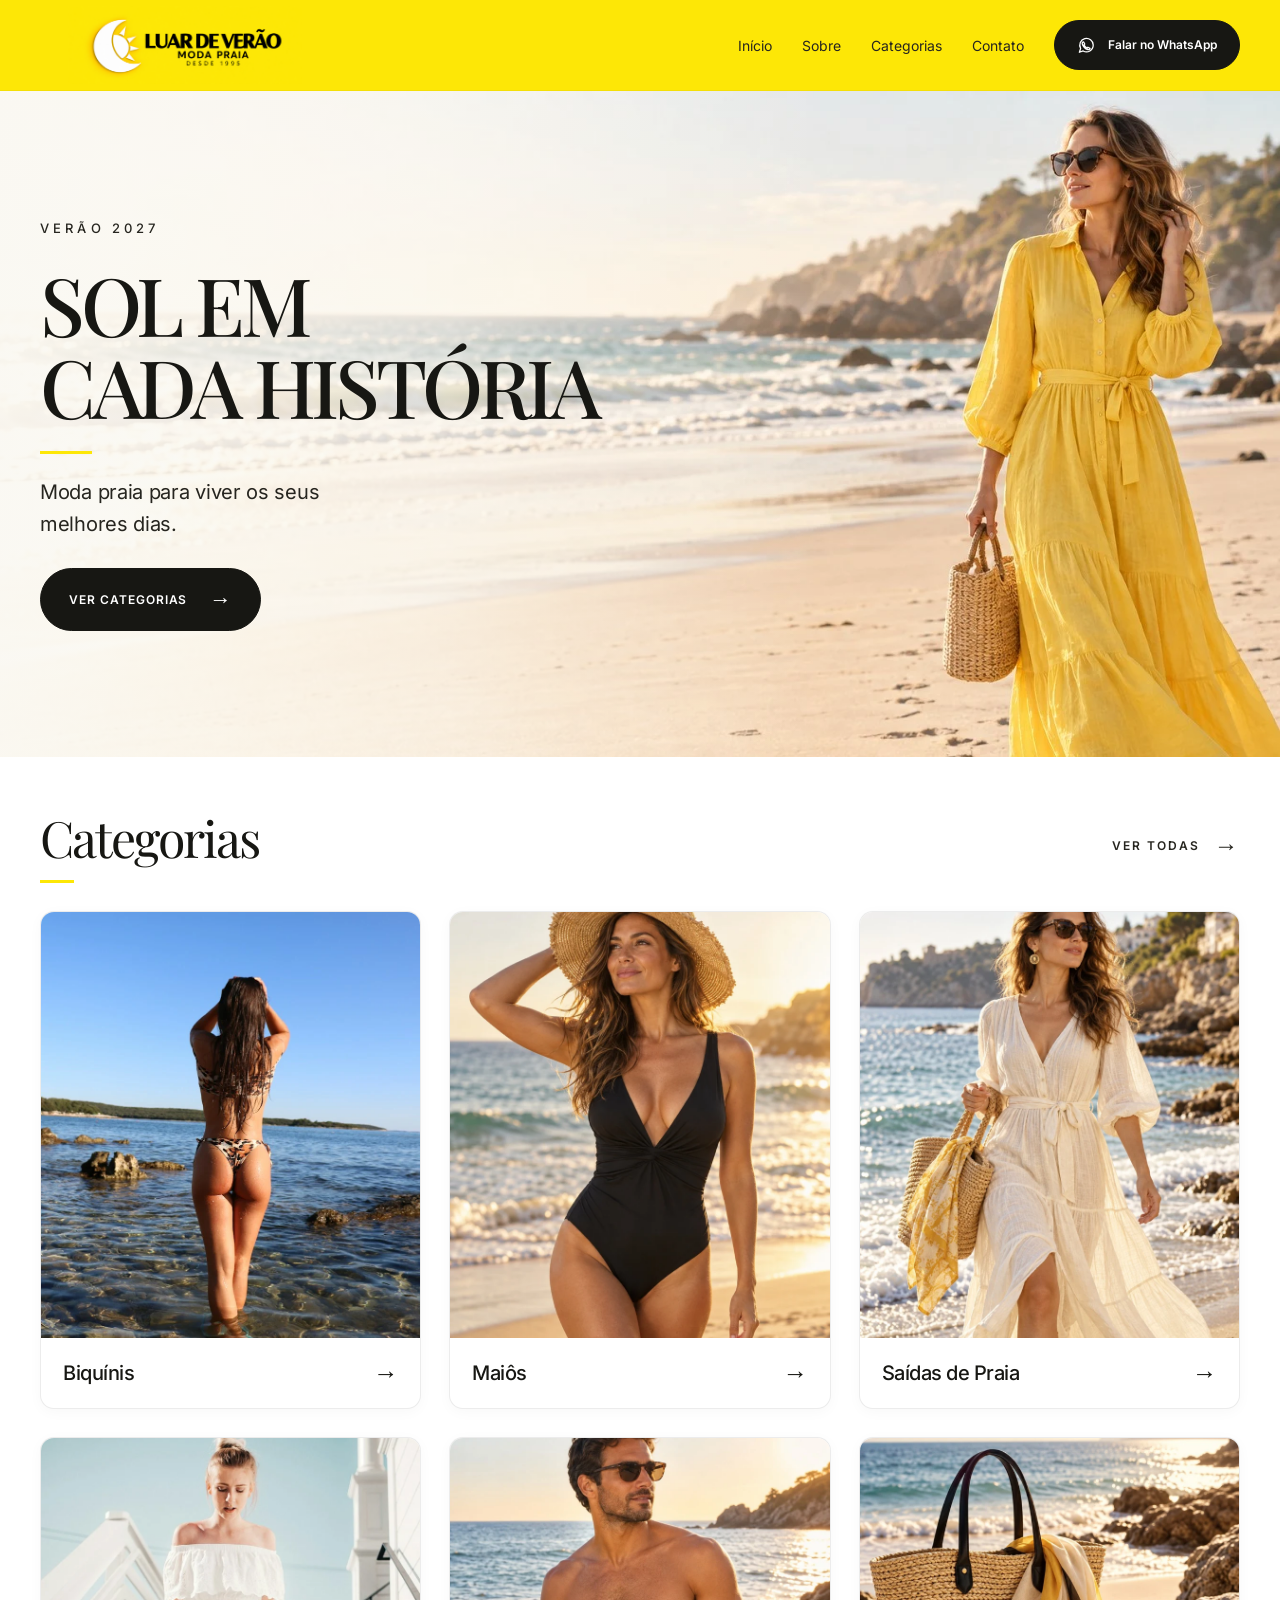
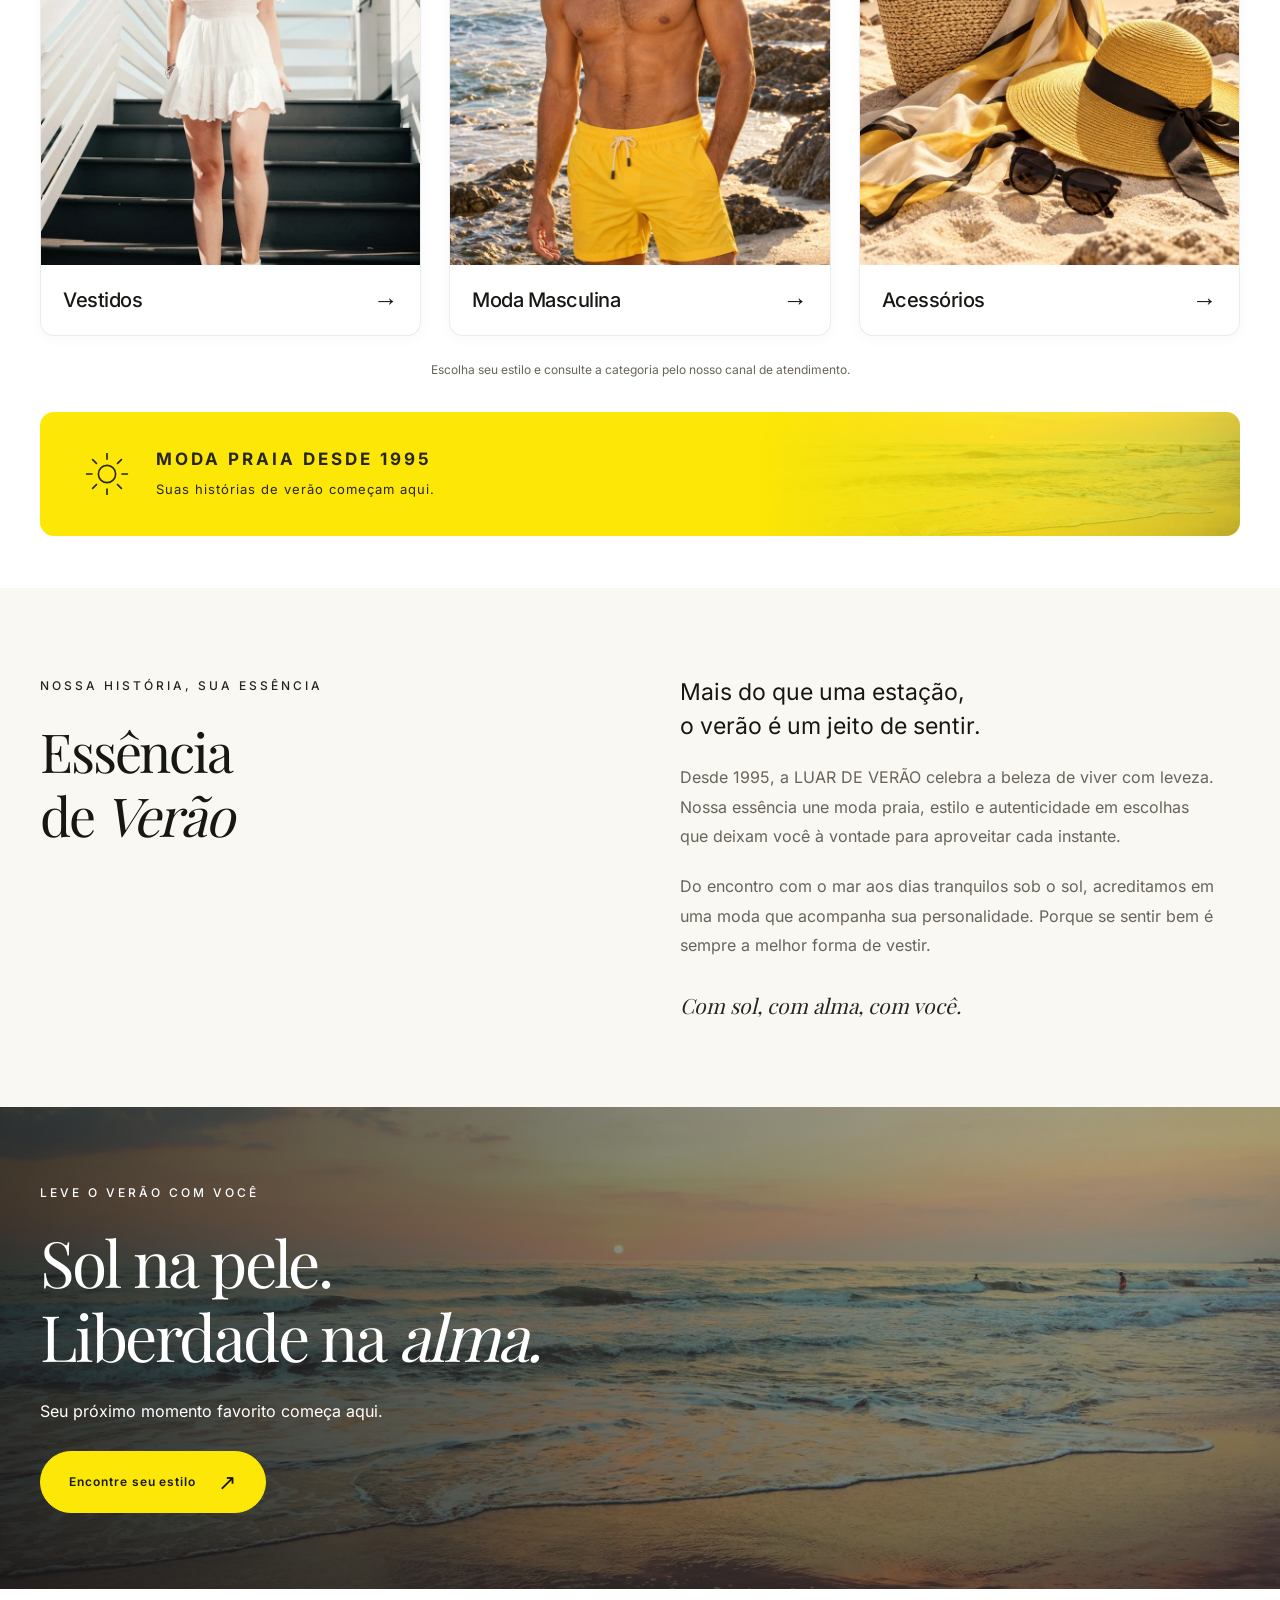
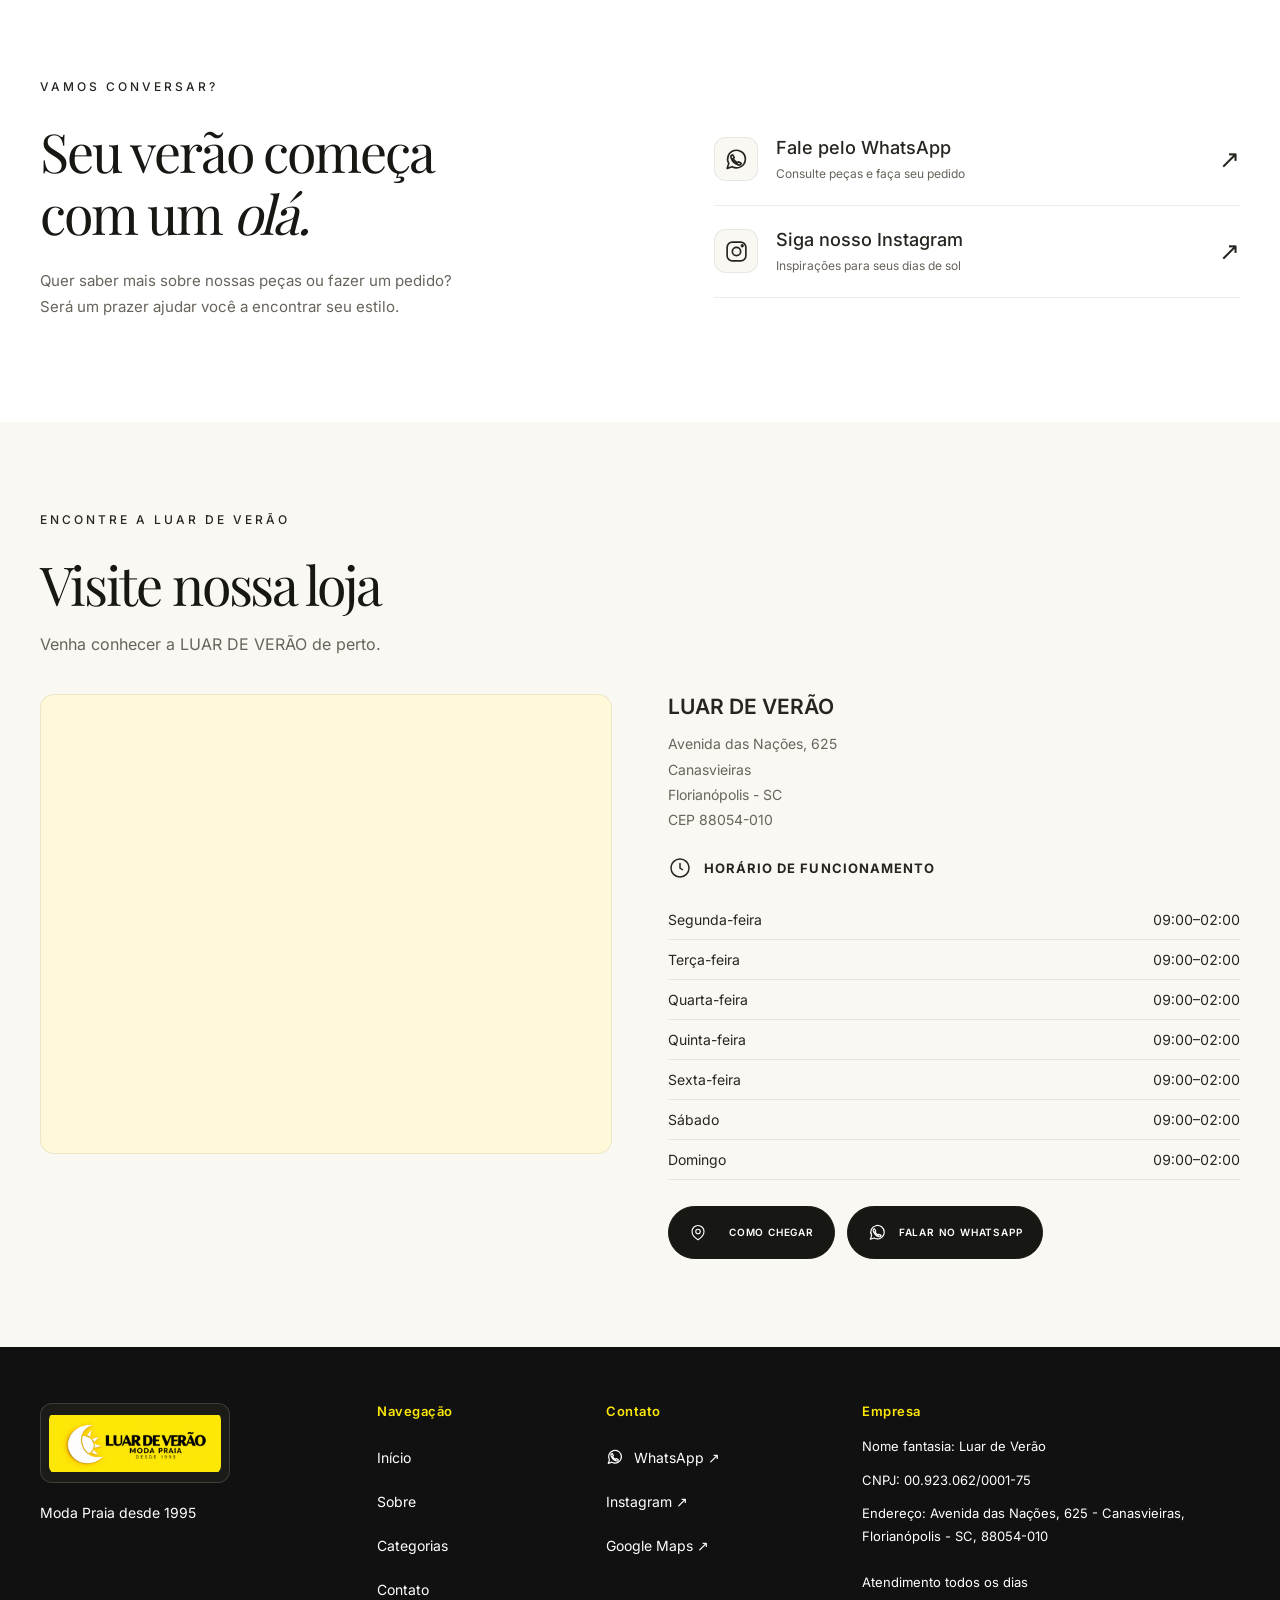
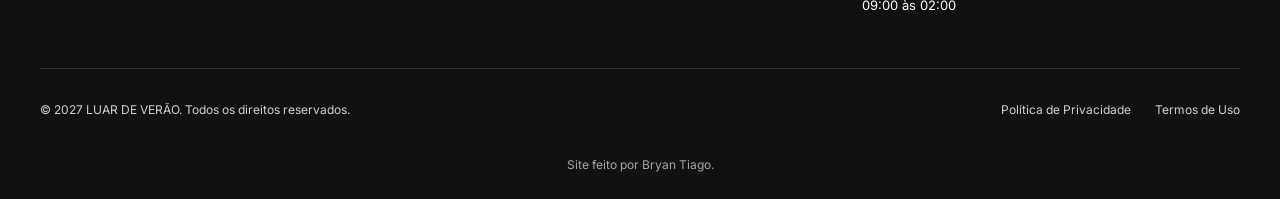
==== index.html @ 6e88cca2 "Prepare Luar de Verão static website for production" ====
<!DOCTYPE html>
<html lang="pt-BR">
<head>
  <meta charset="UTF-8">
  <meta name="viewport" content="width=device-width, initial-scale=1.0, viewport-fit=cover">
  <meta name="description" content="Luar de Verão Moda Praia, desde 1995 em Canasvieiras, Florianópolis. Conheça nossas categorias e encontre seu estilo para viver o verão.">
  <meta name="theme-color" content="#fde706">
<meta property="og:description" content="O seu verão, na sua essência. Explore nossas categorias de moda praia.">
<title>Luar de Verão | Moda Praia em Canasvieiras - Florianópolis</title>
  <link rel="preload" href="assets/fonts/inter-1.woff2" as="font" type="font/woff2" crossorigin>
  <link rel="preload" href="assets/fonts/playfair-display-2.woff2" as="font" type="font/woff2" crossorigin>
  <link rel="stylesheet" href="css/fonts.css">
  <link rel="stylesheet" href="css/style.css">
  <script src="js/script.js" defer></script>
  <!-- ATUALIZAR CANONICAL APÓS DEFINIR DOMÍNIO -->
  <!-- Inserir link rel="canonical" e og:url com a URL absoluta do dominio real. -->
  <meta property="og:title" content="Luar de Verão | Moda Praia">
  <meta property="og:description" content="Moda Praia desde 1995. Conheça a Luar de Verão em Canasvieiras, Florianópolis.">
  <meta property="og:type" content="website">
  <meta property="og:site_name" content="Luar de Verão">
  <!-- Trocar og:image e twitter:image por URLs absolutas apos definir o dominio. -->
  <meta property="og:image" content="assets/images/logo-horizontal.png">
  <meta name="twitter:card" content="summary_large_image">
  <meta name="twitter:title" content="Luar de Verão | Moda Praia">
  <meta name="twitter:description" content="Moda Praia desde 1995. Conheça a Luar de Verão em Canasvieiras, Florianópolis.">
  <meta name="twitter:image" content="assets/images/logo-horizontal.png">
  <script type="application/ld+json">
{
  "@context": "https://schema.org",
  "@type": "ClothingStore",
  "name": "Luar de Verão",
  "taxID": "00.923.062/0001-75",
  "telephone": "+55 48 99980-6764",
  "foundingDate": "1995",
  "address": {
    "@type": "PostalAddress",
    "streetAddress": "Avenida das Nações, 625 - Canasvieiras",
    "addressLocality": "Florianópolis",
    "addressRegion": "SC",
    "postalCode": "88054-010",
    "addressCountry": "BR"
  },
  "sameAs": [
    "https://www.instagram.com/luardeveraobeachwear/"
  ],
  "hasMap": "https://maps.app.goo.gl/zMQEsFzRRy5HFf9a8",
  "openingHoursSpecification": {
    "@type": "OpeningHoursSpecification",
    "dayOfWeek": [
      "Monday",
      "Tuesday",
      "Wednesday",
      "Thursday",
      "Friday",
      "Saturday",
      "Sunday"
    ],
    "opens": "09:00",
    "closes": "02:00"
  }
}
  </script>
  <link rel="icon" type="image/png" sizes="32x32" href="assets/images/favicon-32.png">
  <link rel="apple-touch-icon" sizes="180x180" href="assets/images/apple-touch-icon.png">
  <!-- ATUALIZAR CANONICAL APOS DEFINIR DOMINIO -->
</head>
<body>
  <a class="skip-link" href="#conteudo">Pular para o conteúdo</a>
  <header class="header">
    <div class="container header-inner">
      <a class="brand" href="#inicio" aria-label="Luar de Verão — início">
        <img class="brand-image" width="1000" height="333" src="assets/images/logo-web.png" alt="LUAR DE VERÃO — Moda Praia desde 1995">
        <span class="brand-fallback" hidden>LUAR DE VERÃO<small>MODA PRAIA · DESDE 1995</small></span>
      </a>
      <button class="menu-toggle" type="button" aria-controls="menu" aria-expanded="false" aria-label="Abrir menu"><span></span><span></span></button>
      <a aria-label="Falar com a Luar de Verão pelo WhatsApp" class="mobile-contact" data-contact="whatsapp"  href="https://wa.me/5548999806764?text=Ol%C3%A1!%20Vim%20pelo%20link%20do%20Site%20gostaria%20de%20mais%20informa%C3%A7%C3%B5es." target="_blank" rel="noopener noreferrer"><svg class="whatsapp-icon" viewBox="0 0 24 24" fill="none" stroke="currentColor" stroke-width="1.6" stroke-linecap="round" stroke-linejoin="round" aria-hidden="true"><path d="M20.5 11.5a8.5 8.5 0 0 1-12.7 7.4L3 20.5l1.6-4.7a8.5 8.5 0 1 1 15.9-4.3Z"/><path d="m8.4 7.5 1.4 2.7-1 1a8 8 0 0 0 4 4l1-1 2.7 1.4c-.4 1.5-1.4 2-2.7 1.6-3.7-1.1-6-3.4-7.1-7.1-.4-1.3.1-2.3 1.7-2.6Z"/></svg></a>
      <nav id="menu" class="navigation" aria-label="Menu principal">
        <a href="#inicio">Início</a><a href="#sobre">Sobre</a><a href="#categorias">Categorias</a><a href="#contato">Contato</a>
        <a aria-label="Falar com a Luar de Verão pelo WhatsApp" class="button button-small" href="https://wa.me/5548999806764?text=Ol%C3%A1!%20Vim%20pelo%20link%20do%20Site%20gostaria%20de%20mais%20informa%C3%A7%C3%B5es." data-contact="whatsapp" target="_blank" rel="noopener noreferrer"><svg class="whatsapp-icon" viewBox="0 0 24 24" fill="none" stroke="currentColor" stroke-width="1.6" stroke-linecap="round" stroke-linejoin="round" aria-hidden="true"><path d="M20.5 11.5a8.5 8.5 0 0 1-12.7 7.4L3 20.5l1.6-4.7a8.5 8.5 0 1 1 15.9-4.3Z"/><path d="m8.4 7.5 1.4 2.7-1 1a8 8 0 0 0 4 4l1-1 2.7 1.4c-.4 1.5-1.4 2-2.7 1.6-3.7-1.1-6-3.4-7.1-7.1-.4-1.3.1-2.3 1.7-2.6Z"/></svg>Falar no WhatsApp</a>
      </nav>
    </div>
  </header>
  <main id="conteudo">
    <section id="inicio" class="hero">
      <div class="container hero-grid">
        <div class="hero-copy">
          <p class="eyebrow">VERÃO 2027</p>
          <h1>SOL EM<br>CADA<span class="desktop-space"> </span><br class="mobile-break">HISTÓRIA</h1>
          <span class="editorial-rule" aria-hidden="true"></span>
          <p class="hero-description">Moda praia para viver os seus melhores dias.</p>
          <a class="button hero-action" href="#categorias">VER CATEGORIAS <span aria-hidden="true">→</span></a>
        </div>
        <div class="hero-visual">
          <img src="assets/images/hero-editorial.webp" alt="Imagem editorial ilustrativa de modelo com look de verão à beira-mar" fetchpriority="high" width="1536" height="1024">
        </div>
      </div>
    </section>
    <section id="categorias" class="categories section">
      <div class="container">
        <div class="section-heading reveal"><div><h2>Categorias</h2><span class="editorial-rule" aria-hidden="true"></span></div><a class="all-categories" href="#category-grid">VER TODAS <span aria-hidden="true">→</span></a></div>
        <!-- Os cards são criados pelo array categorias em js/script.js. -->
        <div id="category-grid" class="category-grid"></div>
        <noscript><p>Ative o JavaScript para visualizar as categorias. Entre em contato pelos canais da loja para consultar o catálogo.</p></noscript>
        <p class="catalog-note">Escolha seu estilo e consulte a categoria pelo nosso canal de atendimento.</p>
        <aside class="institutional-strip reveal" aria-label="Moda praia desde 1995"><svg viewBox="0 0 48 48" fill="none" stroke="currentColor" stroke-width="1.7" aria-hidden="true"><circle cx="24" cy="24" r="9"/><path d="M24 2v7m0 30v7M2 24h7m30 0h7M8.5 8.5l5 5m21 21 5 5m0-31-5 5m-21 21-5 5"/></svg><div><strong>MODA PRAIA DESDE 1995</strong><p>Suas histórias de verão começam aqui.</p></div></aside>
      </div>
    </section>
    <section id="sobre" class="about section">
      <div class="container about-grid reveal">
        <div><p class="eyebrow">NOSSA HISTÓRIA, SUA ESSÊNCIA</p><h2>Essência<br>de <em>Verão</em></h2></div>
        <div class="about-copy"><p class="lead">Mais do que uma estação,<br>o verão é um jeito de sentir.</p><p>Desde 1995, a LUAR DE VERÃO celebra a beleza de viver com leveza. Nossa essência une moda praia, estilo e autenticidade em escolhas que deixam você à vontade para aproveitar cada instante.</p><p>Do encontro com o mar aos dias tranquilos sob o sol, acreditamos em uma moda que acompanha sua personalidade. Porque se sentir bem é sempre a melhor forma de vestir.</p><span class="signature">Com sol, com alma, com você.</span></div>
      </div>
    </section>
    <section class="summer-banner" aria-label="Inspiração de verão">
      <div class="banner-overlay"></div><div class="container banner-copy reveal"><p class="eyebrow">LEVE O VERÃO COM VOCÊ</p><h2>Sol na pele.<br>Liberdade na <em>alma.</em></h2><p>Seu próximo momento favorito começa aqui.</p><a href="#categorias" class="button button-yellow">Encontre seu estilo <span aria-hidden="true">↗</span></a></div>
    </section>
    <section id="contato" class="contact section">
      <div class="container contact-grid reveal"><div><p class="eyebrow">VAMOS CONVERSAR?</p><h2>Seu verão começa<br>com um <em>olá.</em></h2><p>Quer saber mais sobre nossas peças ou fazer um pedido?<br>Será um prazer ajudar você a encontrar seu estilo.</p></div><div class="contact-actions"><a aria-label="Falar com a Luar de Verão pelo WhatsApp" class="contact-card" data-contact="whatsapp" target="_blank" rel="noopener noreferrer" href="https://wa.me/5548999806764?text=Ol%C3%A1!%20Vim%20pelo%20link%20do%20Site%20gostaria%20de%20mais%20informa%C3%A7%C3%B5es."><span class="contact-icon" aria-hidden="true"><svg class="whatsapp-icon" viewBox="0 0 24 24" fill="none" stroke="currentColor" stroke-width="1.6" stroke-linecap="round" stroke-linejoin="round" aria-hidden="true"><path d="M20.5 11.5a8.5 8.5 0 0 1-12.7 7.4L3 20.5l1.6-4.7a8.5 8.5 0 1 1 15.9-4.3Z"/><path d="m8.4 7.5 1.4 2.7-1 1a8 8 0 0 0 4 4l1-1 2.7 1.4c-.4 1.5-1.4 2-2.7 1.6-3.7-1.1-6-3.4-7.1-7.1-.4-1.3.1-2.3 1.7-2.6Z"/></svg></span><span><strong>Fale pelo WhatsApp</strong><small>Consulte peças e faça seu pedido</small></span><span aria-hidden="true">↗</span></a><a class="contact-card" data-contact="instagram" target="_blank" rel="noopener noreferrer" href="https://www.instagram.com/luardeveraobeachwear/"><span class="contact-icon" aria-hidden="true"><svg viewBox="0 0 24 24" aria-hidden="true"><rect x="3" y="3" width="18" height="18" rx="5"/><circle cx="12" cy="12" r="4"/><circle cx="17.5" cy="6.5" r=".8"/></svg></span><span><strong>Siga nosso Instagram</strong><small>Inspirações para seus dias de sol</small></span><span aria-hidden="true">↗</span></a><p class="contact-status" id="contact-status" hidden>Os canais da loja estarão disponíveis em breve.</p></div></div>
    </section>
    <section id="localizacao" class="location section">
      <div class="container">
        <div class="location-heading"><p class="eyebrow">ENCONTRE A LUAR DE VERÃO</p><h2>Visite nossa loja</h2><p>Venha conhecer a LUAR DE VERÃO de perto.</p></div>
        <div class="location-grid">
          <div class="location-map">
            <iframe src="https://www.google.com/maps?q=Avenida%20das%20Na%C3%A7%C3%B5es%2C%20625%2C%20Canasvieiras%2C%20Florian%C3%B3polis%20SC%2C%2088054-010&amp;output=embed" width="100%" height="100%" style="border:0;" allowfullscreen="" loading="lazy" referrerpolicy="no-referrer-when-downgrade" title="Localização da Luar de Verão em Canasvieiras"></iframe>
          </div>
          <div class="location-info">
            <h3 class="location-name">LUAR DE VERÃO</h3>
            <address class="store-address">Avenida das Nações, 625<br>Canasvieiras<br>Florianópolis - SC<br>CEP 88054-010</address>
            <h3 class="hours-heading"><svg viewBox="0 0 24 24" aria-hidden="true"><circle cx="12" cy="12" r="9"/><path d="M12 7v5l3 2"/></svg>HORÁRIO DE FUNCIONAMENTO</h3>
            <dl class="opening-hours">
              <div><dt>Segunda-feira</dt><dd>09:00–02:00</dd></div>
              <div><dt>Terça-feira</dt><dd>09:00–02:00</dd></div>
              <div><dt>Quarta-feira</dt><dd>09:00–02:00</dd></div>
              <div><dt>Quinta-feira</dt><dd>09:00–02:00</dd></div>
              <div><dt>Sexta-feira</dt><dd>09:00–02:00</dd></div>
              <div><dt>Sábado</dt><dd>09:00–02:00</dd></div>
              <div><dt>Domingo</dt><dd>09:00–02:00</dd></div>
            </dl>
            <div class="location-actions"><a class="button" data-contact="maps" href="https://maps.app.goo.gl/zMQEsFzRRy5HFf9a8" target="_blank" rel="noopener noreferrer"><svg viewBox="0 0 24 24" aria-hidden="true"><path d="M20 10c0 6-8 11-8 11S4 16 4 10a8 8 0 1 1 16 0Z"/><circle cx="12" cy="10" r="3"/></svg>COMO CHEGAR</a><a aria-label="Falar com a Luar de Verão pelo WhatsApp" class="button button-whatsapp" data-contact="whatsapp" href="https://wa.me/5548999806764?text=Ol%C3%A1!%20Vim%20pelo%20link%20do%20Site%20gostaria%20de%20mais%20informa%C3%A7%C3%B5es." target="_blank" rel="noopener noreferrer"><svg class="whatsapp-icon" viewBox="0 0 24 24" fill="none" stroke="currentColor" stroke-width="1.6" stroke-linecap="round" stroke-linejoin="round" aria-hidden="true"><path d="M20.5 11.5a8.5 8.5 0 0 1-12.7 7.4L3 20.5l1.6-4.7a8.5 8.5 0 1 1 15.9-4.3Z"/><path d="m8.4 7.5 1.4 2.7-1 1a8 8 0 0 0 4 4l1-1 2.7 1.4c-.4 1.5-1.4 2-2.7 1.6-3.7-1.1-6-3.4-7.1-7.1-.4-1.3.1-2.3 1.7-2.6Z"/></svg>FALAR NO WHATSAPP</a></div>
          </div>
        </div>
      </div>
    </section>
  </main>
  <footer class="footer">
    <div class="container">
      <div class="footer-grid">
        <div class="footer-identity"><a class="brand footer-brand" href="#inicio"><img class="brand-image" width="1000" height="333" src="assets/images/logo-web.png" alt="LUAR DE VERÃO" loading="lazy"><span class="brand-fallback" hidden>LUAR DE VERÃO<small>MODA PRAIA · DESDE 1995</small></span></a><p>Moda Praia desde 1995</p></div>
        <nav class="footer-column" aria-label="Navegação do rodapé"><h3>Navegação</h3><a href="#inicio">Início</a><a href="#sobre">Sobre</a><a href="#categorias">Categorias</a><a href="#contato">Contato</a></nav>
        <div class="footer-column"><h3>Contato</h3><a aria-label="Falar com a Luar de Verão pelo WhatsApp" data-contact="whatsapp" href="https://wa.me/5548999806764?text=Ol%C3%A1!%20Vim%20pelo%20link%20do%20Site%20gostaria%20de%20mais%20informa%C3%A7%C3%B5es." target="_blank" rel="noopener noreferrer"><svg class="whatsapp-icon" viewBox="0 0 24 24" fill="none" stroke="currentColor" stroke-width="1.6" stroke-linecap="round" stroke-linejoin="round" aria-hidden="true"><path d="M20.5 11.5a8.5 8.5 0 0 1-12.7 7.4L3 20.5l1.6-4.7a8.5 8.5 0 1 1 15.9-4.3Z"/><path d="m8.4 7.5 1.4 2.7-1 1a8 8 0 0 0 4 4l1-1 2.7 1.4c-.4 1.5-1.4 2-2.7 1.6-3.7-1.1-6-3.4-7.1-7.1-.4-1.3.1-2.3 1.7-2.6Z"/></svg>WhatsApp ↗</a><a data-contact="instagram" href="https://www.instagram.com/luardeveraobeachwear/" target="_blank" rel="noopener noreferrer">Instagram ↗</a><a data-contact="maps" href="https://maps.app.goo.gl/zMQEsFzRRy5HFf9a8" target="_blank" rel="noopener noreferrer">Google Maps ↗</a></div>
        <div class="footer-column footer-company"><h3>Empresa</h3><p>Nome fantasia: Luar de Verão</p><p>CNPJ: 00.923.062/0001-75</p><p>Endereço: Avenida das Nações, 625 - Canasvieiras, Florianópolis - SC, 88054-010</p><p class="footer-hours">Atendimento todos os dias<br>09:00 às 02:00</p></div>
      </div>
      <div class="footer-bottom"><span>© <span id="year">2027</span> LUAR DE VERÃO. Todos os direitos reservados.</span><div class="footer-legal"><a href="politica-de-privacidade.html">Política de Privacidade</a><a href="termos-de-uso.html">Termos de Uso</a></div></div>
      <p class="developer-credit">Site feito por Bryan Tiago.</p>
    </div>
  </footer>
  <!-- Atalhos mobile: apenas navegação e canais de contato, sem funções de compra. -->
  <nav class="bottom-nav" aria-label="Atalhos mobile">
    <a href="#inicio" class="is-active" aria-current="location"><svg viewBox="0 0 24 24" aria-hidden="true"><path d="m3 10 9-7 9 7v11h-6v-7H9v7H3Z"/></svg><span>Início</span></a>
    <a href="#categorias"><svg viewBox="0 0 24 24" aria-hidden="true"><rect x="3" y="3" width="7" height="7" rx="1.5"/><rect x="14" y="3" width="7" height="7" rx="1.5"/><rect x="3" y="14" width="7" height="7" rx="1.5"/><rect x="14" y="14" width="7" height="7" rx="1.5"/></svg><span>Categorias</span></a>
    <a aria-label="Falar com a Luar de Verão pelo WhatsApp" href="https://wa.me/5548999806764?text=Ol%C3%A1!%20Vim%20pelo%20link%20do%20Site%20gostaria%20de%20mais%20informa%C3%A7%C3%B5es." data-contact="whatsapp" target="_blank" rel="noopener noreferrer"><svg class="whatsapp-icon" viewBox="0 0 24 24" fill="none" stroke="currentColor" stroke-width="1.6" stroke-linecap="round" stroke-linejoin="round" aria-hidden="true"><path d="M20.5 11.5a8.5 8.5 0 0 1-12.7 7.4L3 20.5l1.6-4.7a8.5 8.5 0 1 1 15.9-4.3Z"/><path d="m8.4 7.5 1.4 2.7-1 1a8 8 0 0 0 4 4l1-1 2.7 1.4c-.4 1.5-1.4 2-2.7 1.6-3.7-1.1-6-3.4-7.1-7.1-.4-1.3.1-2.3 1.7-2.6Z"/></svg><span>WhatsApp</span></a>
    <a href="https://www.instagram.com/luardeveraobeachwear/" data-contact="instagram" target="_blank" rel="noopener noreferrer"><svg viewBox="0 0 24 24" aria-hidden="true"><rect x="3" y="3" width="18" height="18" rx="5"/><circle cx="12" cy="12" r="4"/><circle cx="17.5" cy="6.5" r=".8"/></svg><span>Instagram</span></a>
  </nav>
</body>
</html>
---- css/fonts.css ----
/* Fontes locais em WOFF2. Licenças em assets/fonts/. */
@font-face {
  font-family: 'Inter';
  font-style: normal;
  font-weight: 400 700;
  font-display: swap;
  src: url('../assets/fonts/inter-1.woff2') format('woff2');
}
@font-face {
  font-family: 'Playfair Display';
  font-style: normal;
  font-weight: 400 600;
  font-display: swap;
  src: url('../assets/fonts/playfair-display-2.woff2') format('woff2');
}
---- css/style.css ----
/* Paleta baseada na amostragem do fundo amarelo da logo oficial.
   Os aliases curtos mantêm a identidade consistente em todos os componentes. */
:root {
  --color-brand-yellow: #fde706;
  --color-brand-yellow-soft: #fff9da;
  --color-brand-yellow-deep: #ead000;
  --color-black: #171713;
  --color-white: #fff;
  --color-offwhite: #faf8f2;
  --color-text: #26251f;
  --color-border: #17171314;
  --yellow: var(--color-brand-yellow);
  --ink: var(--color-black);
  --paper: var(--color-white);
  --offwhite: var(--color-offwhite);
  --muted: #68645c;
  --line: var(--color-border);
  --header-height: 90px;
  --bottom-nav-height: 64px;
  --gutter: 40px;
  --section-space: 88px;
  --radius-card: 14px;
  --radius-button: 999px;
  --shadow-card: 0 3px 14px #28200b08;
  --shadow-card-hover: 0 10px 26px #28200b14;
  --transition-ui: 250ms ease;
  --serif: 'Playfair Display', Georgia, serif;
  --sans: 'Inter', Arial, sans-serif;
}
* { box-sizing: border-box; }
html { scroll-behavior: smooth; scroll-padding-top: calc(var(--header-height) + 16px); }
html { scroll-padding-bottom: calc(var(--bottom-nav-height) + 12px + env(safe-area-inset-bottom)); }
main > section[id] { scroll-margin-top: 8px; }
body { margin: 0; color: var(--color-text); background: var(--paper); font-family: var(--sans); font-size: 16px; -webkit-font-smoothing: antialiased; }
a { color: inherit; text-decoration: none; }
button { font: inherit; }
img { display: block; width: 100%; object-fit: cover; }
svg { display: block; flex-shrink: 0; }
h1, h2, h3, p { margin-top: 0; }
p { line-height: 1.7; }
h2 { font-family: var(--serif); color: var(--ink); font-size: clamp(38px, 4.2vw, 60px); font-weight: 400; line-height: 1.16; letter-spacing: -.04em; margin-bottom: 24px; text-wrap: balance; }
em { font-weight: 400; }
[hidden] { display: none !important; }
:focus-visible { outline: 3px solid #9b7200; outline-offset: 5px; }
.container { width: min(1360px, calc(100% - var(--gutter) * 2)); margin-inline: auto; }
.section { padding-block: var(--section-space); }
.eyebrow { font-size: 12px; letter-spacing: 3px; font-weight: 500; margin-bottom: 22px; }
.button { display: inline-flex; align-items: center; justify-content: center; gap: 22px; min-height: 50px; padding: 16px 28px; border: 1px solid var(--ink); border-radius: var(--radius-button); background: var(--ink); color: var(--paper); font-size: 12px; font-weight: 600; letter-spacing: .08em; line-height: 1.3; transition: background var(--transition-ui), transform var(--transition-ui), box-shadow var(--transition-ui); }
.button span { font-size: 22px; font-weight: 400; }
.button-small { padding: 13px 22px; font-size: 12px; letter-spacing: 0; }
.button-yellow { background: var(--yellow); border-color: var(--yellow); color: var(--ink); }
/* Um único desenho vetorial do WhatsApp em todos os canais. */
.whatsapp-icon { width: 22px; height: 22px; fill: none; stroke: currentColor; stroke-width: 1.6; stroke-linecap: round; stroke-linejoin: round; }
.button[data-contact="whatsapp"] { gap: 12px; background: var(--ink); color: var(--paper); border-color: var(--ink); }
.button .whatsapp-icon { width: 19px; height: 19px; transition: transform var(--transition-ui); }
.footer-column > a[data-contact="whatsapp"] { gap: 10px; }.footer-column .whatsapp-icon { width: 18px; height: 18px; }
.editorial-rule { display: block; width: 46px; height: 4px; background: var(--yellow); }
.skip-link { position: fixed; top: -100px; left: 16px; z-index: 100; background: white; padding: 16px; }
.skip-link:focus { top: 12px; }

/* Header sticky: sua altura faz parte do fluxo e não cobre o hero. */
.header { position: sticky; top: 0; z-index: 30; background: var(--yellow); border-bottom: 1px solid #11111109; }
.header-inner { height: var(--header-height); display: flex; align-items: center; justify-content: space-between; gap: 28px; }
.brand { display: block; width: 290px; flex-shrink: 0; }
.brand-image { height: 78px; object-fit: contain; border-radius: 8px; }
.brand-fallback { font-size: 22px; font-weight: 800; letter-spacing: .5px; }
.brand-fallback small { display: block; font-size: 9px; letter-spacing: 2px; margin-top: 6px; }
.navigation { display: flex; gap: 30px; align-items: center; }
.navigation > a:not(.button) { display: flex; align-items: center; min-height: 44px; font-size: 14px; }
.menu-toggle, .mobile-contact, .bottom-nav { display: none; }

/* Hero editorial: uma foto, um título e um CTA para todas as telas. */
.hero { background: var(--offwhite); }
.hero .hero-grid { position: relative; isolation: isolate; display: grid; align-items: center; min-height: 620px; height: min(690px, 52vw); width: 100%; max-width: 1600px; }
.hero-visual { position: absolute; inset: 0; z-index: -2; overflow: hidden; background: #eee5d5; }
.hero-visual img { width: 100%; height: 100%; object-position: 70% top; }
.hero-visual::after { content: ''; position: absolute; inset: 0; background: linear-gradient(90deg, #faf8f2ed 0%, #faf8f2a3 35%, #faf8f200 64%); }
.hero-copy { width: min(1360px, calc(100% - var(--gutter) * 2)); margin-inline: auto; padding-block: 56px; }
.hero .eyebrow { font-size: 13px; letter-spacing: .32em; margin-bottom: 24px; }
.hero h1 { max-width: 870px; color: var(--ink); font-family: var(--serif); font-size: clamp(68px, 6.3vw, 94px); line-height: 1.02; font-weight: 500; letter-spacing: -.055em; margin: 0 0 24px; }
.mobile-break { display: none; }
.hero .editorial-rule { width: 52px; height: 3px; margin-bottom: 22px; }
.hero-description { max-width: 350px; font-size: 20px; line-height: 1.6; letter-spacing: -.015em; margin-bottom: 28px; }

/* Categorias continuam criadas pelo array de js/script.js. */
.categories { background: var(--paper); padding-top: 52px; padding-bottom: 52px; }
.section-heading { display: flex; align-items: center; justify-content: space-between; gap: 20px; margin-bottom: 28px; }
.section-heading h2 { font-size: 50px; margin-bottom: 13px; }
.section-heading .editorial-rule { width: 34px; height: 3px; }
.all-categories { display: inline-flex; align-items: center; gap: 14px; min-height: 44px; font-size: 12px; letter-spacing: 2px; font-weight: 600; white-space: nowrap; }
.all-categories span { font-size: 24px; font-weight: 400; }
.category-grid { display: grid; grid-template-columns: repeat(3, minmax(0, 1fr)); gap: 28px; scroll-margin-top: calc(var(--header-height) + 22px); }
.category-card { display: block; min-width: 0; color: var(--ink); background: var(--paper); border: 1px solid var(--line); border-radius: var(--radius-card); overflow: hidden; box-shadow: var(--shadow-card); transition: box-shadow var(--transition-ui), transform var(--transition-ui); }
.category-photo { position: relative; aspect-ratio: 4/4.5; overflow: hidden; background: var(--offwhite); }
.category-photo img { height: 100%; width: 100%; transition: transform 550ms; }
.category-number { display: none; }
.category-body { position: relative; display: flex; align-items: center; min-height: 70px; padding: 20px 54px 20px 22px; }
.category-body h3 { font-size: 20px; font-weight: 500; line-height: 1.45; letter-spacing: -.025em; margin: 0; }
.category-body p { display: none; }
.category-link { position: absolute; top: 0; bottom: 0; right: 22px; display: flex; align-items: center; min-height: 44px; font-size: 0; }
.category-link span { font-size: 25px; transition: transform 350ms; }
.catalog-note { text-align: center; font-size: 12px; color: var(--muted); margin: 24px 0 0; }
.institutional-strip { position: relative; overflow: hidden; display: flex; align-items: center; gap: 26px; border-radius: var(--radius-card); margin-top: 32px; min-height: 124px; padding: 28px 44px; background: var(--yellow); }
.institutional-strip::after { content: ''; position: absolute; inset: 0 0 0 60%; background: linear-gradient(90deg, var(--yellow), transparent), url('../assets/images/banner-praia.webp') center/cover; opacity: .45; }
.institutional-strip > * { position: relative; z-index: 1; }
.institutional-strip svg { width: 46px; height: 46px; }
.institutional-strip strong { font-size: 17px; letter-spacing: 3px; }
.institutional-strip p { font-size: 13px; letter-spacing: 1px; margin: 9px 0 0; }

/* Seções institucionais preservadas. */
.about { background: var(--offwhite); }
.about-grid { display: grid; grid-template-columns: 1fr 1fr; gap: 80px; align-items: start; }
.about h2 { max-width: 440px; line-height: 1.2; }
.about-copy { max-width: 540px; }
.about-copy p { color: var(--muted); font-size: 16px; line-height: 1.85; margin-bottom: 20px; }
.about-copy .lead { color: var(--ink); font-size: 23px; line-height: 1.45; }
.signature { display: inline-block; font-family: var(--serif); font-size: 21px; font-style: italic; padding-top: 10px; }
.summer-banner { position: relative; display: flex; align-items: center; min-height: 460px; background: #555 url('../assets/images/banner-praia.webp') center/cover; color: white; }
.banner-overlay { position: absolute; inset: 0; background: linear-gradient(90deg, #111111bf 0%, #11111180 48%, #11111133 100%); }
.banner-copy { position: relative; padding-block: 76px; }
.banner-copy h2 { color: var(--paper); max-width: 650px; }
.banner-copy h2 { font-size: clamp(46px, 5vw, 72px); }
.banner-copy > p:not(.eyebrow) { font-size: 16px; margin-bottom: 26px; }
.contact-grid { display: grid; grid-template-columns: 1.15fr 1fr; align-items: center; gap: 70px; }
.contact p:not(.eyebrow) { color: var(--muted); font-size: 15px; }
.contact-card { display: flex; align-items: center; gap: 18px; min-height: 92px; padding: 22px 0; border-bottom: 1px solid var(--line); }
.contact-icon { display: flex; align-items: center; justify-content: center; width: 44px; height: 44px; flex-shrink: 0; border: 1px solid var(--line); border-radius: 12px; background: var(--offwhite); }
.contact-icon svg { width: 25px; height: 25px; fill: none; stroke: currentColor; stroke-width: 1.6; }
.contact-card strong { display: block; font-size: 18px; font-weight: 500; }
.contact-card small { display: block; font-size: 12px; color: var(--muted); margin-top: 8px; }
.contact-card > span:last-child { margin-left: auto; font-size: 25px; }
/* Localização: bloco leve, sem carregar um iframe de mapa inválido. */
.location { background: var(--offwhite); }
.location-heading { margin-bottom: 36px; }.location-heading h2 { margin-bottom: 16px; }
.location-heading > p:last-child { color: var(--muted); }
.location-grid { display: grid; grid-template-columns: 1fr 1fr; gap: 56px; align-items: stretch; }
.location-map { height: 460px; min-width: 0; overflow: hidden; background: var(--color-brand-yellow-soft); border: 1px solid var(--line); border-radius: var(--radius-card); }
.location-map iframe { display: block; width: 100%; height: 100%; border: 0; }
.location-name { margin: 0 0 12px; font-size: 21px; font-weight: 600; }
.store-address { margin-bottom: 24px; font-style: normal; font-size: 14px; line-height: 1.8; color: var(--muted); }
.hours-heading svg, .location-actions svg { fill: none; stroke: currentColor; stroke-width: 1.5; }
.location-actions svg { width: 18px; height: 18px; flex-shrink: 0; }
.hours-heading { display: flex; align-items: center; gap: 12px; margin: 0 0 20px; font-size: 13px; letter-spacing: .08em; line-height: 1.6; }.hours-heading svg { width: 24px; height: 24px; flex-shrink: 0; }
.opening-hours { margin: 0; font-size: 14px; }.opening-hours > div { display: flex; justify-content: space-between; gap: 16px; padding: 11px 0; border-bottom: 1px solid var(--line); }.opening-hours dd { margin: 0; white-space: nowrap; font-variant-numeric: tabular-nums; }
.location-actions { display: flex; flex-wrap: wrap; gap: 12px; margin-top: 26px; }.location-actions .button { font-size: 10px; padding-inline: 20px; }
/* Rodapé institucional: contraste alto e informações organizadas. */
.footer { background: #111; color: var(--paper); padding: 56px 0 24px; }
.footer-grid { display: grid; grid-template-columns: 1.1fr .7fr .8fr 1.4fr; gap: 40px; padding-bottom: 40px; }
.footer-brand { width: 190px; padding: 8px; border: 1px solid #ffffff26; border-radius: 12px; background: #1b1b18; }.footer-brand img { height: 62px; }.footer-identity p { margin: 18px 0 0; font-size: 14px; }
.footer :focus-visible { outline-color: var(--yellow); }
.footer-column { display: flex; flex-direction: column; align-items: flex-start; }.footer-column h3 { color: var(--yellow); margin: 0 0 16px; font-size: 13px; font-weight: 600; letter-spacing: .04em; }
.footer-column > a { display: flex; align-items: center; min-height: 44px; font-size: 14px; }.footer-column p { font-size: 13px; line-height: 1.8; margin-bottom: 10px; overflow-wrap: anywhere; }.footer-company .footer-hours { margin-top: 12px; }
.footer-bottom { display: flex; justify-content: space-between; align-items: center; gap: 20px; border-top: 1px solid #ffffff26; padding-top: 20px; font-size: 12px; line-height: 1.7; color: #d2d2cc; }
.footer-legal { display: flex; flex-wrap: wrap; gap: 8px 24px; }.footer-legal a { display: flex; align-items: center; min-height: 44px; }
.developer-credit { text-align: center; margin: 22px 0 0; font-size: 12px; color: #a8a8a1; }
/* Páginas institucionais compartilham as fontes e a paleta do catálogo. */
.legal-page { padding-bottom: 0; }
.legal-header { background: var(--yellow); padding-block: 16px; }.legal-header .container { display: flex; justify-content: space-between; align-items: center; gap: 20px; }.legal-back { min-height: 44px; display: flex; align-items: center; font-size: 14px; }
.legal-content { max-width: 860px; padding-block: 64px; }.legal-content h1 { font-family: var(--serif); font-size: clamp(34px, 5vw, 56px); line-height: 1.2; margin-bottom: 32px; }.legal-content article { line-height: 1.9; overflow-wrap: anywhere; }.legal-content article p { margin-bottom: 24px; }.legal-content > .button { margin-top: 12px; }
@media (max-width: 768px) { .legal-header .brand { width: 180px; }.legal-header .brand-image { height: 60px; }.legal-back { font-size: 12px; }.legal-content { padding-block: 40px; }.legal-content article { font-size: 15px; } }
.reveal { transition: opacity 550ms, transform 550ms; }.reveal.is-pending { opacity: 0; transform: translateY(16px); }
@media (hover: hover) and (pointer: fine) {
  .button:hover { background: #333; transform: translateY(-2px); box-shadow: 0 5px 14px #11111112; }
  .button-yellow:hover { background: var(--color-brand-yellow-deep); }
  .button[data-contact="whatsapp"]:hover { background: #333; }.button[data-contact="whatsapp"]:hover .whatsapp-icon { transform: translateX(2px); }
  .category-card:hover { box-shadow: var(--shadow-card-hover); transform: translateY(-3px); }
  .category-card:hover img { transform: scale(1.03); }
  .category-card:hover .category-link span { transform: translateX(3px); }
  .navigation > a:not(.button):hover { text-decoration: underline; text-underline-offset: 6px; }
}
@media (min-width: 769px) and (max-width: 1050px) {
  .container, .hero-copy { width: calc(100% - 48px); }
  .brand { width: 235px; }.navigation { gap: 18px; }.navigation .button { padding: 13px 18px; }
  .hero h1 { font-size: 70px; letter-spacing: -3.5px; }.hero .hero-grid { min-height: 560px; }
  .about-grid, .contact-grid { gap: 40px; }.category-body h3 { font-size: 19px; }
}

/* Mobile planejado para toque, safe area e fotografias predominantes. */
@media (max-width: 768px) {
  :root { --header-height: 72px; --gutter: 20px; --section-space: 48px; }
  body { padding-bottom: calc(var(--bottom-nav-height) + 12px + env(safe-area-inset-bottom)); }
  .header-inner { display: grid; grid-template-columns: 44px minmax(0, 1fr) 44px; gap: 6px; width: calc(100% - 24px); }
  .header .brand { grid-column: 2; grid-row: 1; justify-self: center; width: min(290px, 100%); }
  .header .brand-image { height: 64px; }.brand-fallback { font-size: 17px; text-align: center; }.brand-fallback small { font-size: 7px; letter-spacing: 1px; }
  .menu-toggle { display: flex; grid-column: 1; grid-row: 1; flex-direction: column; gap: 6px; align-items: center; justify-content: center; width: 44px; height: 44px; border: 0; background: none; cursor: pointer; padding: 10px; }
  .menu-toggle span { width: 24px; height: 2px; background: var(--ink); transition: transform 200ms; }
  .menu-toggle[aria-expanded='true'] span:first-child { transform: translateY(4px) rotate(45deg); }
  .menu-toggle[aria-expanded='true'] span:last-child { transform: translateY(-4px) rotate(-45deg); }
  .mobile-contact { grid-column: 3; grid-row: 1; display: flex; align-items: center; justify-content: center; width: 44px; height: 44px; }.mobile-contact svg { width: 25px; height: 25px; }
  .navigation { display: none; position: absolute; top: 100%; left: 0; right: 0; max-height: calc(100dvh - var(--header-height) - 80px); overflow-y: auto; background: var(--yellow); padding: 14px 24px 24px; flex-direction: column; align-items: stretch; gap: 6px; box-shadow: 0 8px 16px #1111110d; }
  .navigation.is-open { display: flex; }.navigation > a:not(.button) { min-height: 48px; font-size: 15px; }.navigation .button { margin-top: 8px; }
  .hero .hero-grid { min-height: 480px; height: auto; aspect-ratio: 4/3.65; max-height: 710px; align-items: start; }
  .hero-visual img { object-position: right top; }
  .hero-visual::after { background: linear-gradient(90deg, #faf8f2eb 0%, #faf8f2a8 38%, #faf8f200 74%); }
  .hero-copy { width: 100%; padding: 36px var(--gutter) 32px; }
  .hero .eyebrow { font-size: 11px; letter-spacing: .3em; margin-bottom: 20px; }
  .hero h1 { font-size: clamp(50px, 8.4vw, 70px); letter-spacing: -.06em; max-width: 68%; line-height: 1.04; margin-bottom: 20px; }
  .mobile-break { display: block; }.desktop-space { display: none; }
  .hero .editorial-rule { width: 36px; height: 3px; margin-bottom: 18px; }
  .hero-description { font-size: 16px; line-height: 1.65; max-width: 230px; margin-bottom: 24px; }
  .hero-action { min-height: 48px; padding: 13px 24px; font-size: 11px; gap: 18px; }
  .categories { padding-top: 32px; padding-bottom: 36px; }
  .section-heading { margin-bottom: 24px; gap: 12px; }.section-heading h2 { font-size: 39px; letter-spacing: -.04em; margin-bottom: 10px; }
  .all-categories { font-size: 10px; letter-spacing: 1.5px; gap: 8px; }.all-categories span { font-size: 20px; }
  .category-grid { grid-template-columns: repeat(2, minmax(0, 1fr)); gap: 20px 16px; }
  .category-photo { aspect-ratio: 4/4.5; }
  .category-body { min-height: 62px; padding: 15px 36px 15px 14px; }.category-body h3 { font-size: 16px; }.category-link { right: 14px; }.category-link span { font-size: 21px; }
  .catalog-note { font-size: 11px; margin-top: 19px; }
  .institutional-strip { margin-top: 26px; min-height: 106px; padding: 22px 24px; gap: 18px; }
  .institutional-strip svg { width: 34px; height: 34px; }.institutional-strip strong { display: block; max-width: 240px; font-size: 14px; letter-spacing: 2px; line-height: 1.3; }.institutional-strip p { max-width: 250px; font-size: 11px; line-height: 1.45; margin-top: 7px; }
  .about-grid, .contact-grid { grid-template-columns: minmax(0, 1fr); gap: 20px; }
  .about h2, .contact h2 { font-size: 38px; letter-spacing: -.04em; margin-bottom: 0; }.about h2 br { display: none; }
  .about .eyebrow { font-size: 10px; margin-bottom: 16px; }.about-copy p { font-size: 14px; line-height: 1.85; margin-bottom: 0; }.about-copy .lead { font-size: 18px; line-height: 1.6; margin-bottom: 16px; }.about-copy .lead br { display: none; }
  .about-copy p:nth-of-type(3), .signature { display: none; }
  .summer-banner { min-height: 410px; }.banner-copy { padding-block: 56px; }.banner-copy h2 { font-size: 44px; line-height: 1.2; }.banner-copy > p:not(.eyebrow) { font-size: 14px; max-width: 290px; }
  .contact h2 { margin-bottom: 20px; }.contact p:not(.eyebrow) { font-size: 14px; }.contact-card { min-height: 80px; }.contact-card strong { font-size: 16px; }.contact-card small { font-size: 11px; }
  .location-heading { margin-bottom: 28px; }.location-heading h2 { font-size: 38px; }.location-heading > p:last-child { font-size: 14px; }
  .location-grid { grid-template-columns: minmax(0, 1fr); gap: 32px; }.location-map { height: 320px; }.location-actions { flex-direction: column; }.location-actions .button { width: 100%; font-size: 11px; }
  .footer { padding-top: 40px; padding-bottom: 28px; }.footer-grid { grid-template-columns: repeat(2, minmax(0, 1fr)); gap: 28px 20px; padding-bottom: 28px; }.footer-identity, .footer-company { grid-column: 1 / -1; }.footer-brand { width: 180px; }.footer-bottom { flex-direction: column; align-items: flex-start; gap: 12px; }.footer-legal { gap: 8px 20px; }
  .bottom-nav { position: fixed; bottom: 0; left: 0; right: 0; z-index: 25; display: grid; grid-template-columns: repeat(4, minmax(0, 1fr)); min-height: calc(var(--bottom-nav-height) + env(safe-area-inset-bottom)); background: var(--paper); border-top: 1px solid var(--line); box-shadow: 0 -3px 16px #11111105; padding: 5px 10px calc(5px + env(safe-area-inset-bottom)); }
  .bottom-nav a { display: flex; flex-direction: column; align-items: center; justify-content: center; gap: 5px; min-height: 53px; font-size: 10px; line-height: 1.4; color: var(--muted); font-weight: 500; border-radius: 10px; transition: color var(--transition-ui), background var(--transition-ui); }
  .bottom-nav svg { width: 22px; height: 22px; fill: none; stroke: currentColor; stroke-width: 1.6; }
  .bottom-nav .is-active { color: var(--ink); background: var(--color-brand-yellow-soft); }
  .bottom-nav .is-active svg { stroke: var(--ink); }
  .category-card:active, .button:active { opacity: .85; }
}
@media (max-width: 480px) {
  :root { --gutter: 18px; }
  .header-inner { width: calc(100% - 20px); gap: 4px; }.header .brand { width: min(245px, 100%); }
  .hero .hero-grid { min-height: 448px; aspect-ratio: 4/4.4; }.hero-copy { padding: 28px var(--gutter); }
  .hero h1 { font-size: clamp(45px, 12.1vw, 56px); max-width: 78%; letter-spacing: -.06em; }
  .hero .eyebrow { font-size: 10px; letter-spacing: .28em; }.hero-description { font-size: 15px; max-width: 200px; }
  .hero-action { padding: 14px 22px; min-height: 48px; font-size: 11px; gap: 16px; }
  .section-heading h2 { font-size: 35px; }.all-categories { font-size: 9px; letter-spacing: 1px; }
  .category-grid { gap: 18px 14px; }.category-body { padding: 14px 31px 14px 12px; min-height: 62px; }.category-body h3 { font-size: 14px; }.category-link { right: 11px; }.category-link span { font-size: 19px; }
  .institutional-strip { padding: 19px 17px; gap: 14px; }.institutional-strip strong { font-size: 12px; letter-spacing: 1.5px; }.institutional-strip p { font-size: 10px; }
}
@media (max-width: 359px) {
  .category-grid { grid-template-columns: minmax(0, 1fr); }.hero h1 { font-size: 44px; }
  .header .brand { width: 190px; }.section-heading h2 { font-size: 31px; }
}
@media (prefers-reduced-motion: reduce) {
  html { scroll-behavior: auto; } *, *::before, *::after { transition: none !important; animation: none !important; }.reveal.is-pending { opacity: 1; transform: none; }
}
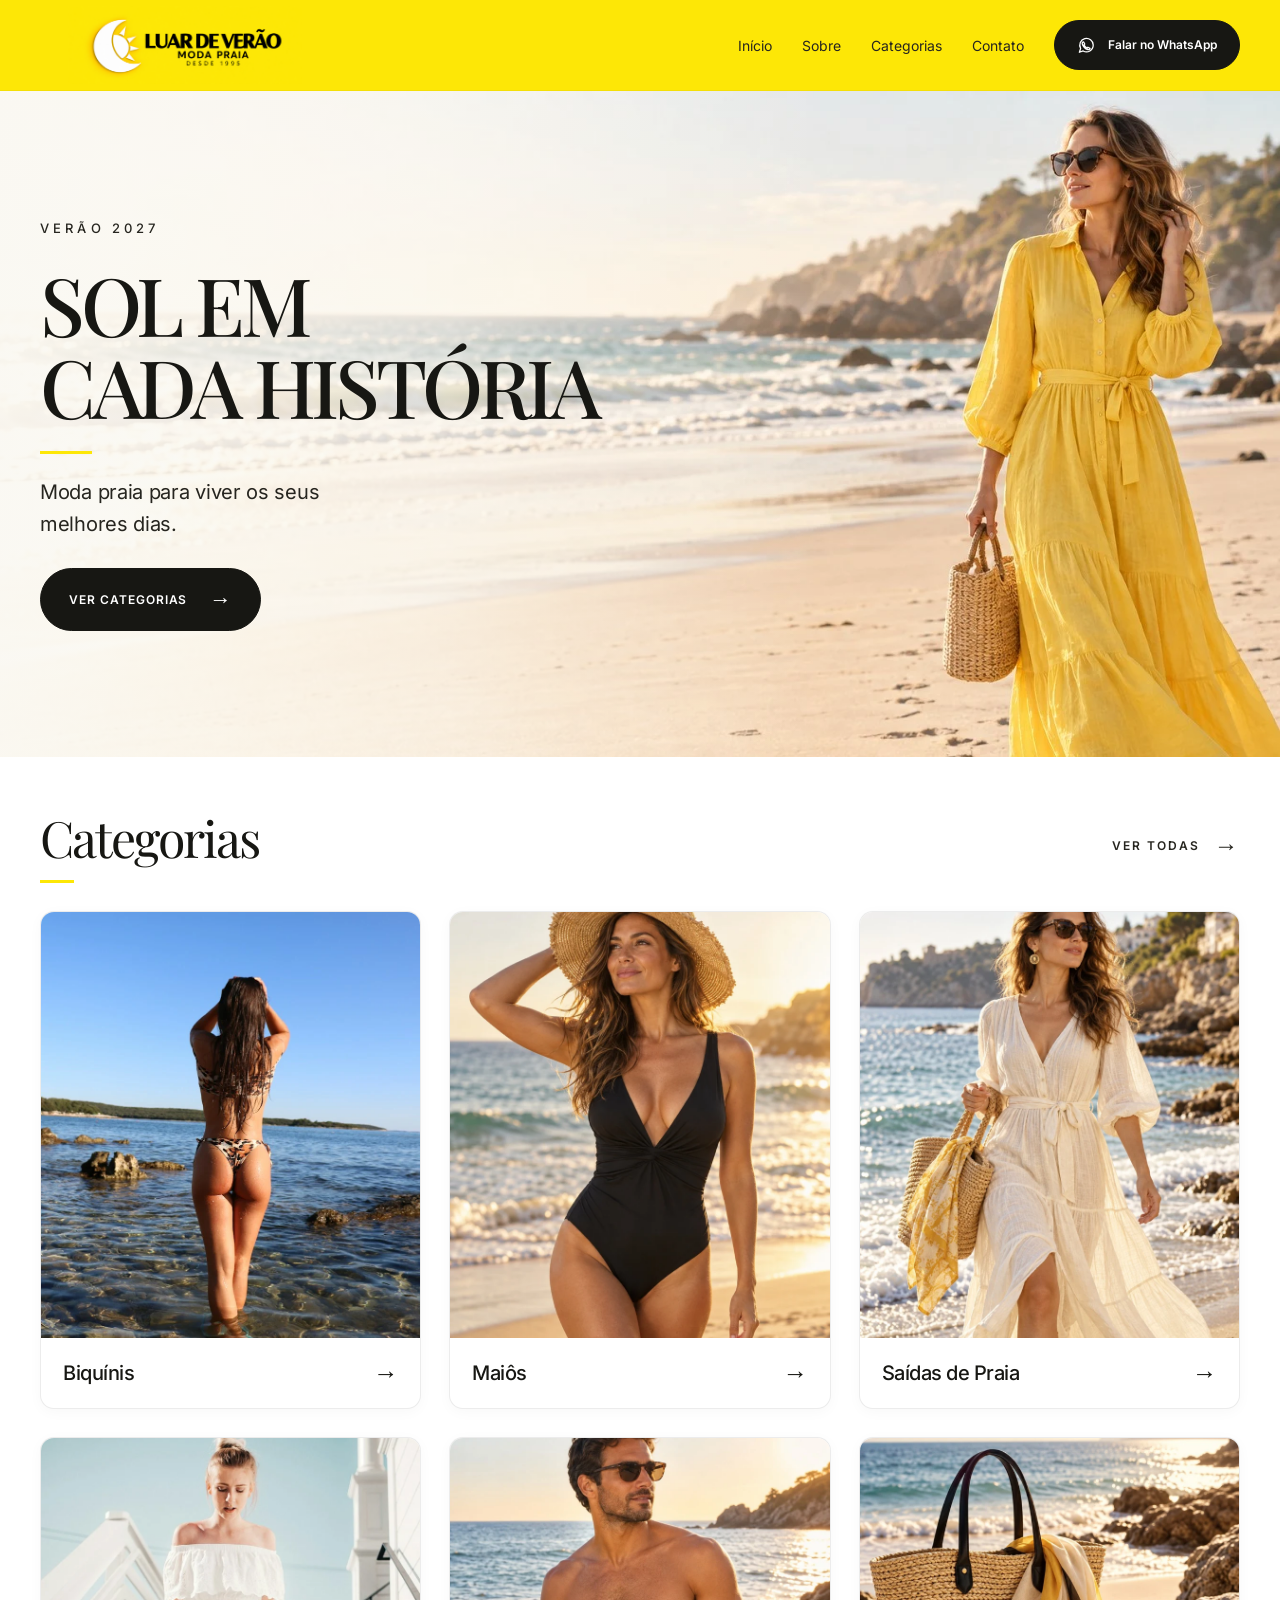
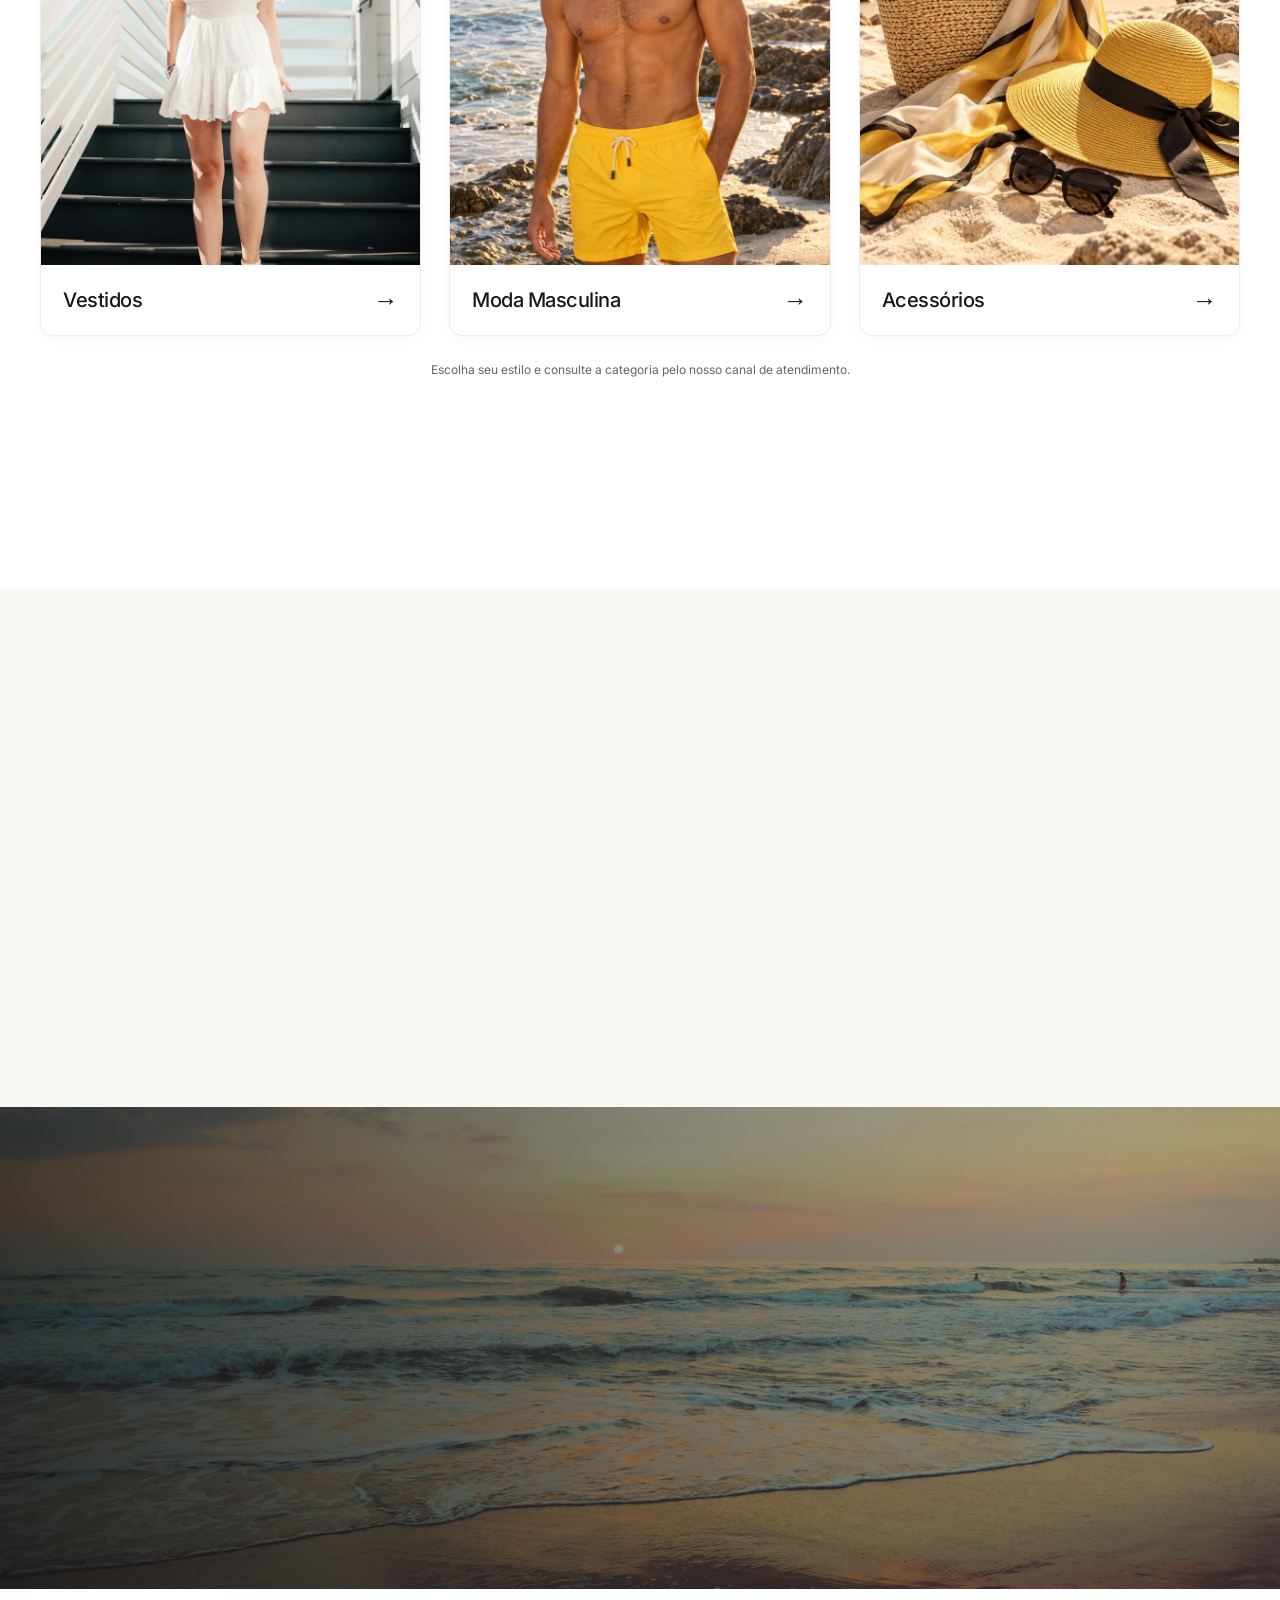
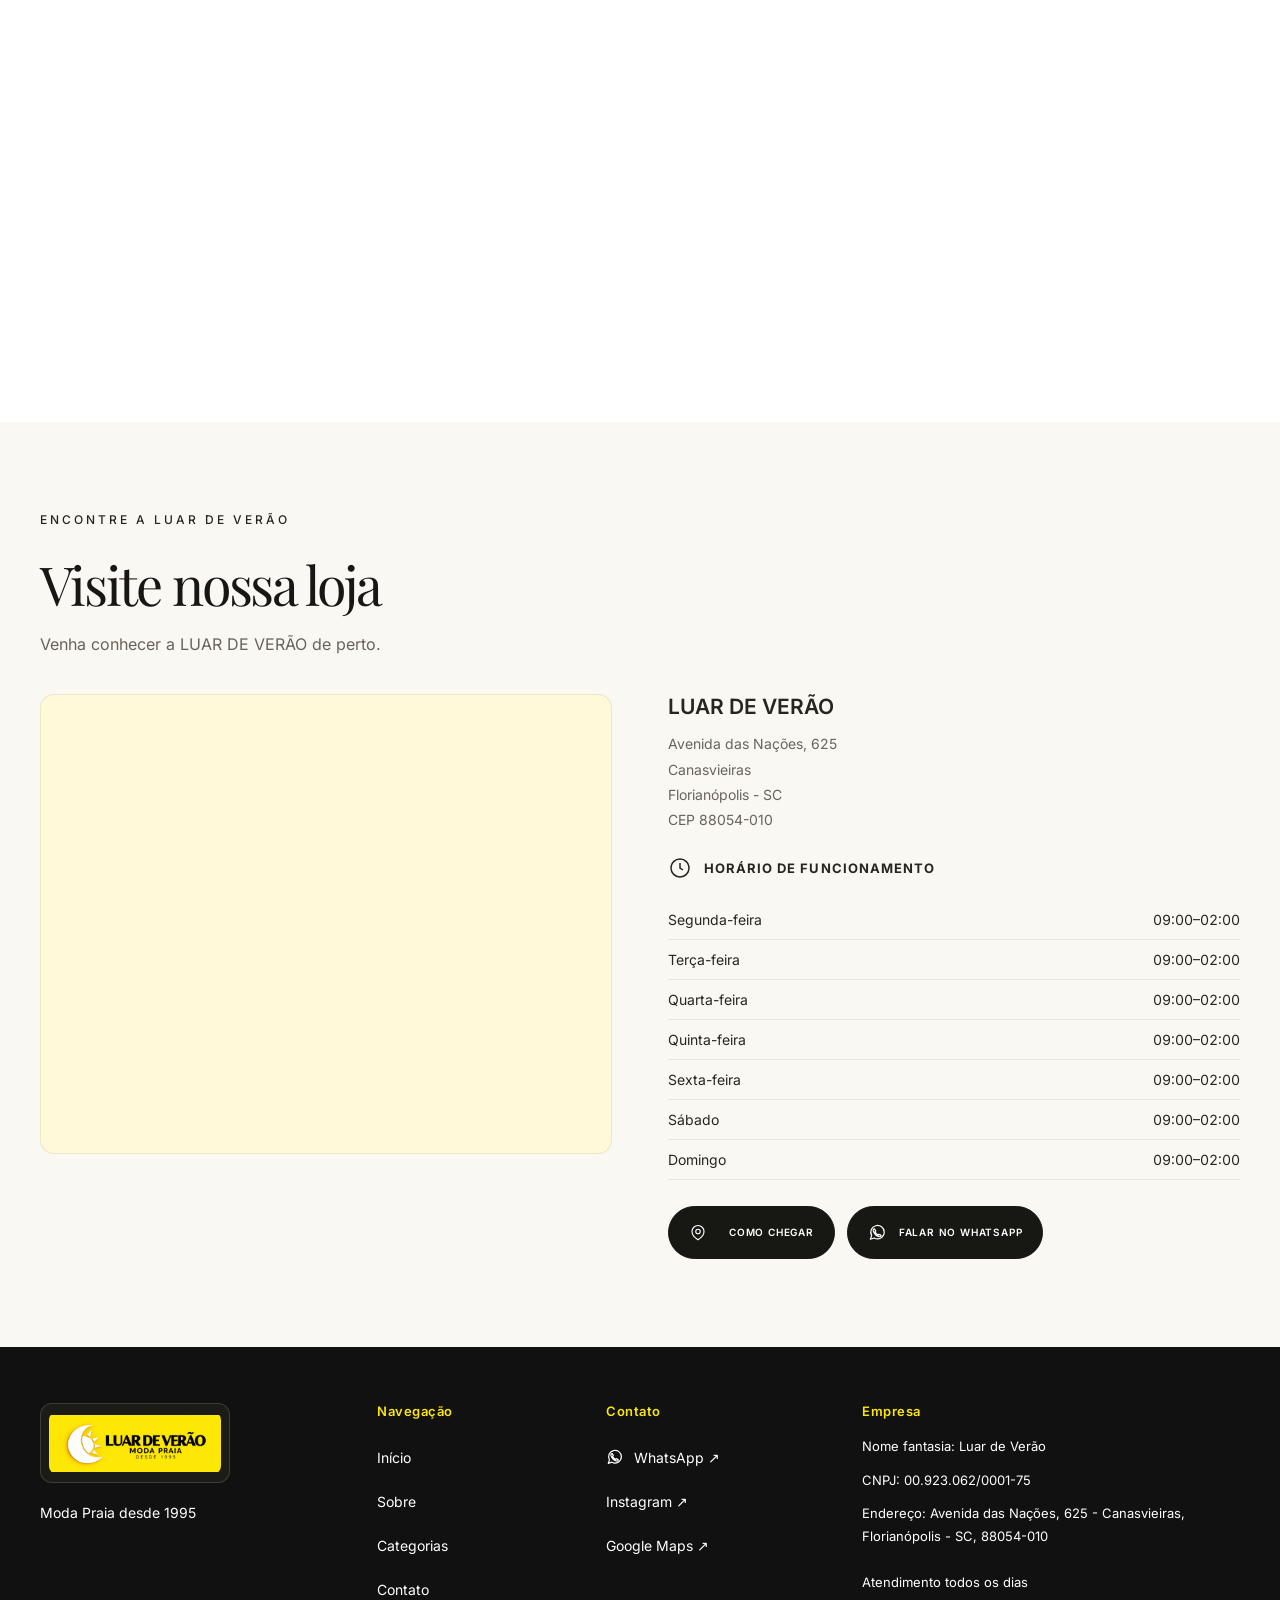
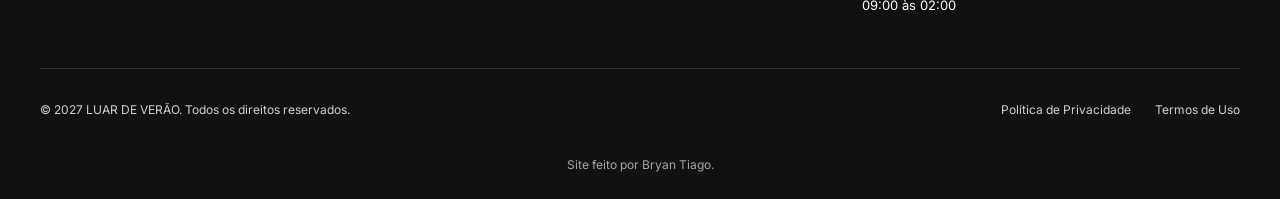
==== commit 630e3826: "Ensure all social image URLs use the official domain" ====
--- a/index.html
+++ b/index.html
@@ -12,18 +12,15 @@
   <link rel="stylesheet" href="css/fonts.css">
   <link rel="stylesheet" href="css/style.css">
   <script src="js/script.js" defer></script>
-  <!-- ATUALIZAR CANONICAL APÓS DEFINIR DOMÍNIO -->
-  <!-- Inserir link rel="canonical" e og:url com a URL absoluta do dominio real. -->
   <meta property="og:title" content="Luar de Verão | Moda Praia">
   <meta property="og:description" content="Moda Praia desde 1995. Conheça a Luar de Verão em Canasvieiras, Florianópolis.">
   <meta property="og:type" content="website">
   <meta property="og:site_name" content="Luar de Verão">
-  <!-- Trocar og:image e twitter:image por URLs absolutas apos definir o dominio. -->
-  <meta property="og:image" content="assets/images/logo-horizontal.png">
+  <meta property="og:image" content="https://luardeverao.com.br/assets/images/logo-horizontal.png">
   <meta name="twitter:card" content="summary_large_image">
   <meta name="twitter:title" content="Luar de Verão | Moda Praia">
   <meta name="twitter:description" content="Moda Praia desde 1995. Conheça a Luar de Verão em Canasvieiras, Florianópolis.">
-  <meta name="twitter:image" content="assets/images/logo-horizontal.png">
+  <meta name="twitter:image" content="https://luardeverao.com.br/assets/images/logo-horizontal.png">
   <script type="application/ld+json">
 {
   "@context": "https://schema.org",
@@ -57,12 +54,14 @@
     ],
     "opens": "09:00",
     "closes": "02:00"
-  }
+  },
+  "url": "https://luardeverao.com.br/"
 }
   </script>
   <link rel="icon" type="image/png" sizes="32x32" href="assets/images/favicon-32.png">
   <link rel="apple-touch-icon" sizes="180x180" href="assets/images/apple-touch-icon.png">
-  <!-- ATUALIZAR CANONICAL APOS DEFINIR DOMINIO -->
+  <link rel="canonical" href="https://luardeverao.com.br/">
+  <meta property="og:url" content="https://luardeverao.com.br/">
 </head>
 <body>
   <a class="skip-link" href="#conteudo">Pular para o conteúdo</a>
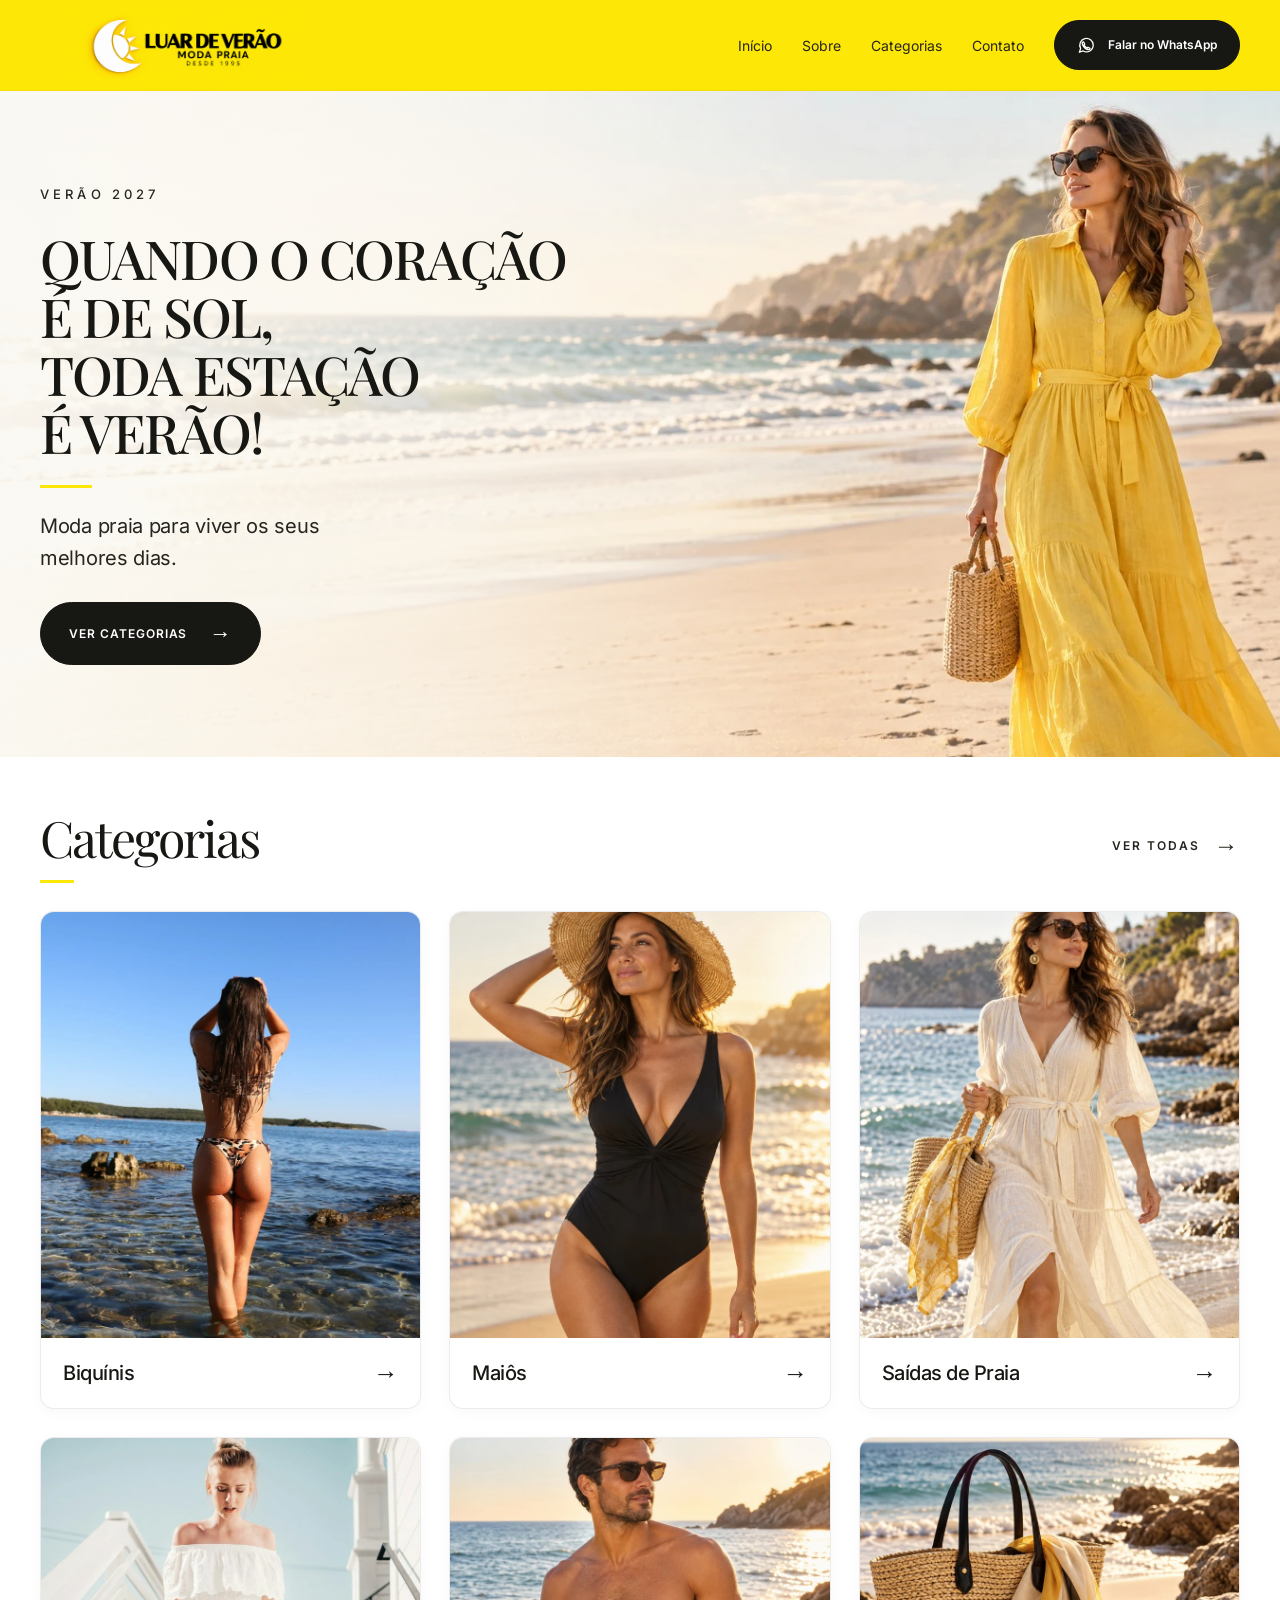
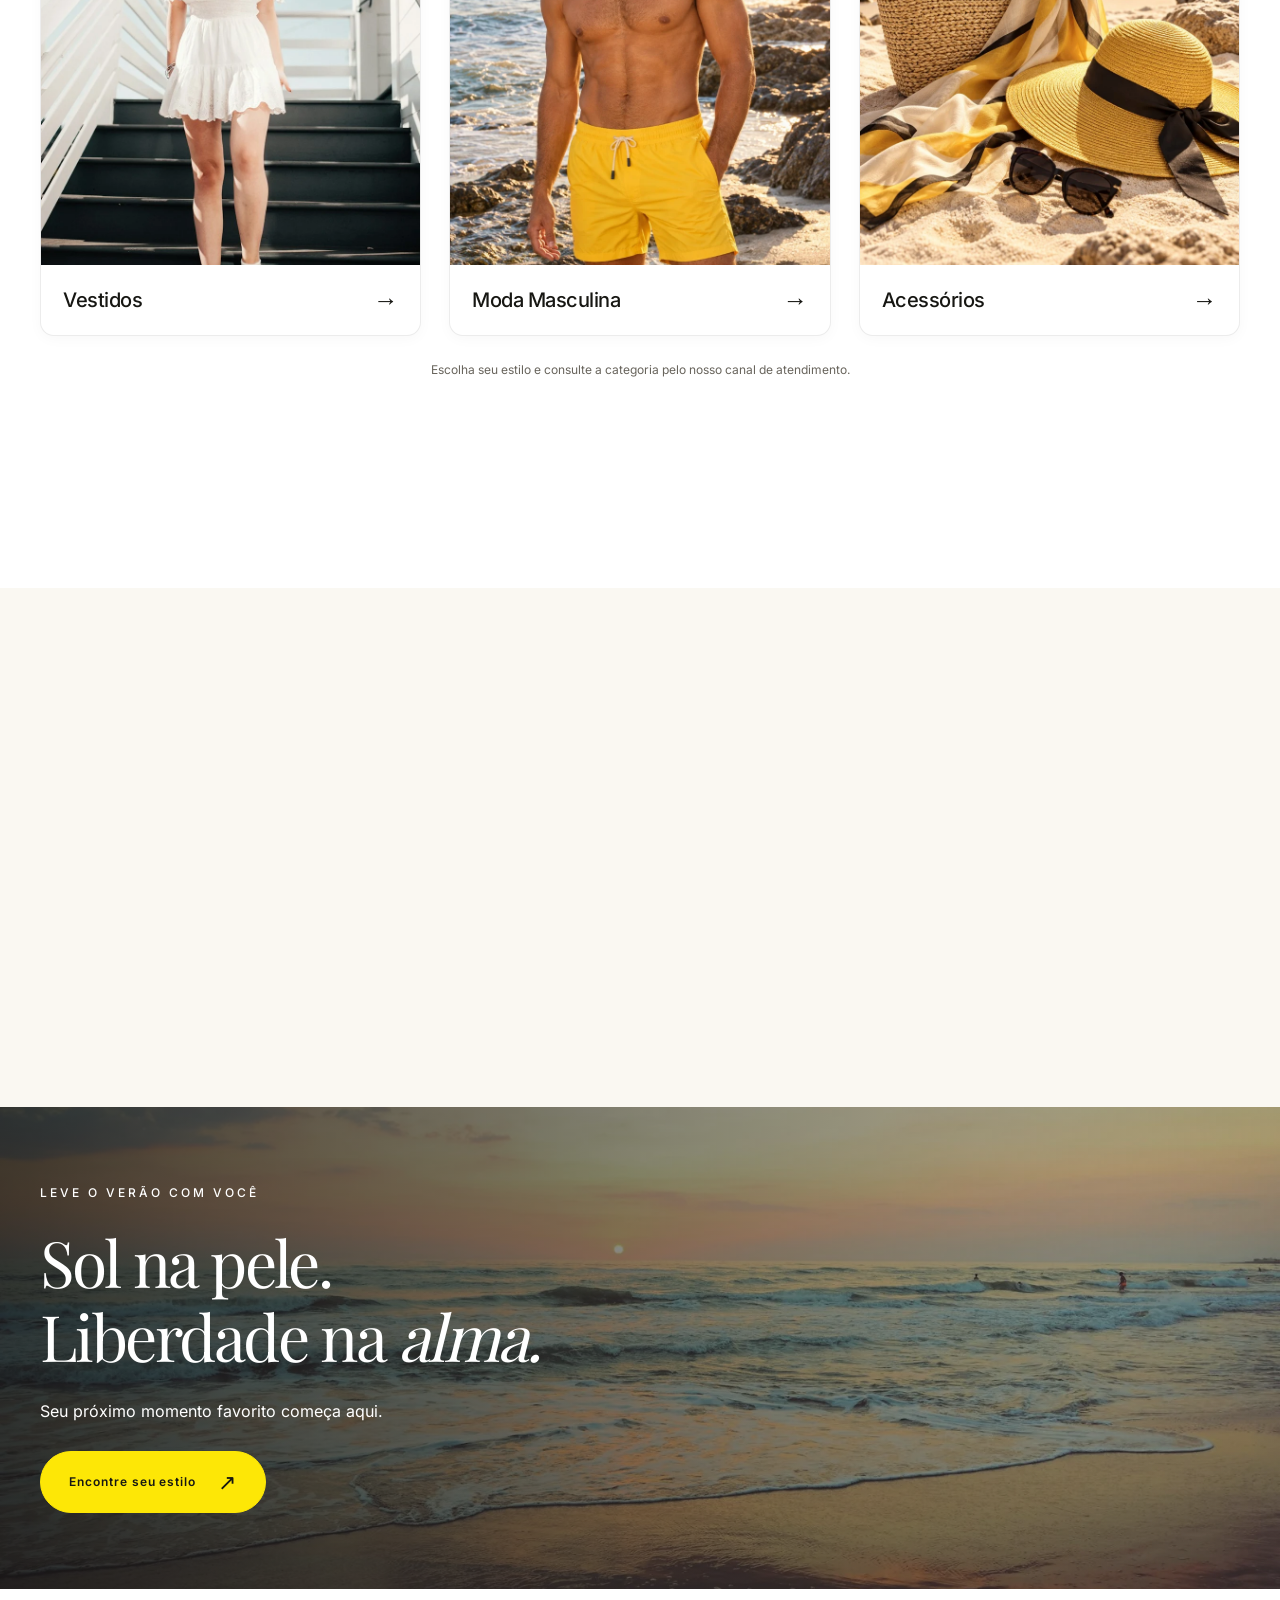
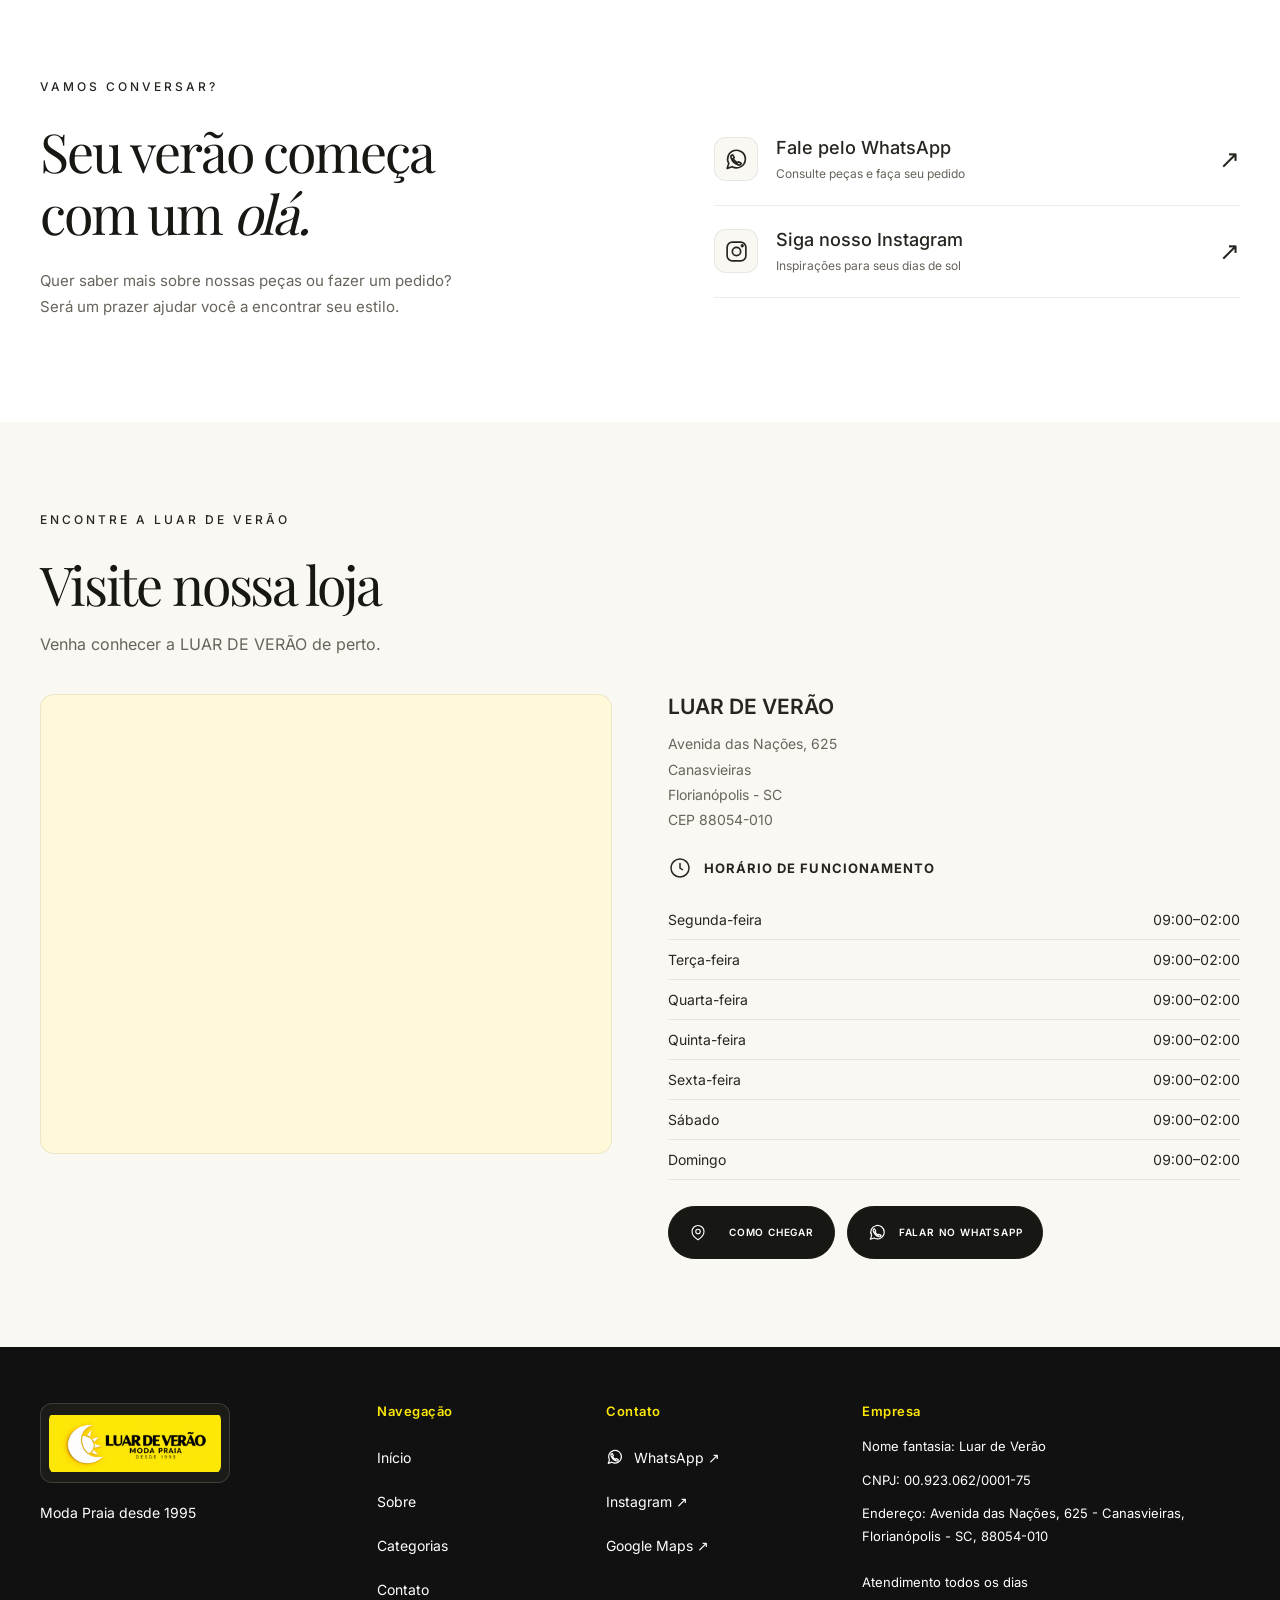
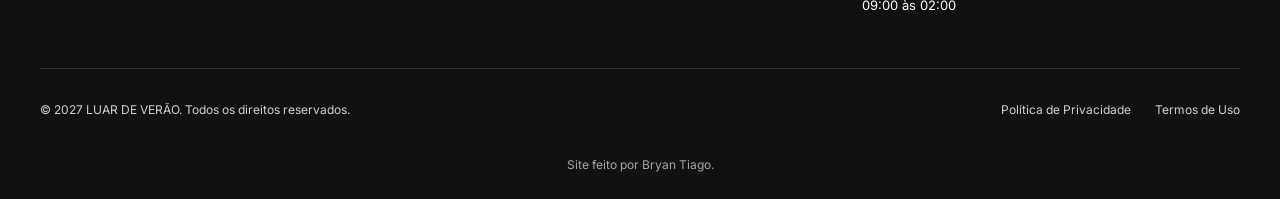
==== commit 39c2f1ec: "Update hero headline and responsive editorial typography" ====
--- a/index.html
+++ b/index.html
@@ -84,7 +84,7 @@
       <div class="container hero-grid">
         <div class="hero-copy">
           <p class="eyebrow">VERÃO 2027</p>
-          <h1>SOL EM<br>CADA<span class="desktop-space"> </span><br class="mobile-break">HISTÓRIA</h1>
+          <h1>QUANDO O CORAÇÃO<br>É DE SOL,<br>TODA ESTAÇÃO<br>É VERÃO!</h1>
           <span class="editorial-rule" aria-hidden="true"></span>
           <p class="hero-description">Moda praia para viver os seus melhores dias.</p>
           <a class="button hero-action" href="#categorias">VER CATEGORIAS <span aria-hidden="true">→</span></a>
--- a/css/style.css
+++ b/css/style.css
@@ -77,7 +77,7 @@
 .hero-visual::after { content: ''; position: absolute; inset: 0; background: linear-gradient(90deg, #faf8f2ed 0%, #faf8f2a3 35%, #faf8f200 64%); }
 .hero-copy { width: min(1360px, calc(100% - var(--gutter) * 2)); margin-inline: auto; padding-block: 56px; }
 .hero .eyebrow { font-size: 13px; letter-spacing: .32em; margin-bottom: 24px; }
-.hero h1 { max-width: 870px; color: var(--ink); font-family: var(--serif); font-size: clamp(68px, 6.3vw, 94px); line-height: 1.02; font-weight: 500; letter-spacing: -.055em; margin: 0 0 24px; }
+.hero h1 { max-width: 650px; color: var(--ink); font-family: var(--serif); font-size: clamp(42px, 4.2vw, 64px); line-height: 1.08; font-weight: 500; letter-spacing: -.035em; margin: 0 0 24px; }
 .mobile-break { display: none; }
 .hero .editorial-rule { width: 52px; height: 3px; margin-bottom: 22px; }
 .hero-description { max-width: 350px; font-size: 20px; line-height: 1.6; letter-spacing: -.015em; margin-bottom: 28px; }
@@ -171,7 +171,7 @@
 @media (min-width: 769px) and (max-width: 1050px) {
   .container, .hero-copy { width: calc(100% - 48px); }
   .brand { width: 235px; }.navigation { gap: 18px; }.navigation .button { padding: 13px 18px; }
-  .hero h1 { font-size: 70px; letter-spacing: -3.5px; }.hero .hero-grid { min-height: 560px; }
+  .hero h1 { font-size: clamp(36px, 4.2vw, 44px); letter-spacing: -.035em; }.hero .hero-grid { min-height: 560px; }
   .about-grid, .contact-grid { gap: 40px; }.category-body h3 { font-size: 19px; }
 }
 
@@ -194,7 +194,7 @@
   .hero-visual::after { background: linear-gradient(90deg, #faf8f2eb 0%, #faf8f2a8 38%, #faf8f200 74%); }
   .hero-copy { width: 100%; padding: 36px var(--gutter) 32px; }
   .hero .eyebrow { font-size: 11px; letter-spacing: .3em; margin-bottom: 20px; }
-  .hero h1 { font-size: clamp(50px, 8.4vw, 70px); letter-spacing: -.06em; max-width: 68%; line-height: 1.04; margin-bottom: 20px; }
+  .hero h1 { font-size: clamp(25px, 5.5vw, 42px); letter-spacing: -.035em; max-width: 72%; line-height: 1.1; margin-bottom: 20px; }
   .mobile-break { display: block; }.desktop-space { display: none; }
   .hero .editorial-rule { width: 36px; height: 3px; margin-bottom: 18px; }
   .hero-description { font-size: 16px; line-height: 1.65; max-width: 230px; margin-bottom: 24px; }
@@ -228,7 +228,7 @@
   :root { --gutter: 18px; }
   .header-inner { width: calc(100% - 20px); gap: 4px; }.header .brand { width: min(245px, 100%); }
   .hero .hero-grid { min-height: 448px; aspect-ratio: 4/4.4; }.hero-copy { padding: 28px var(--gutter); }
-  .hero h1 { font-size: clamp(45px, 12.1vw, 56px); max-width: 78%; letter-spacing: -.06em; }
+  .hero h1 { font-size: clamp(24px, 6.2vw, 29px); max-width: 78%; letter-spacing: -.035em; }
   .hero .eyebrow { font-size: 10px; letter-spacing: .28em; }.hero-description { font-size: 15px; max-width: 200px; }
   .hero-action { padding: 14px 22px; min-height: 48px; font-size: 11px; gap: 16px; }
   .section-heading h2 { font-size: 35px; }.all-categories { font-size: 9px; letter-spacing: 1px; }
@@ -236,7 +236,7 @@
   .institutional-strip { padding: 19px 17px; gap: 14px; }.institutional-strip strong { font-size: 12px; letter-spacing: 1.5px; }.institutional-strip p { font-size: 10px; }
 }
 @media (max-width: 359px) {
-  .category-grid { grid-template-columns: minmax(0, 1fr); }.hero h1 { font-size: 44px; }
+  .category-grid { grid-template-columns: minmax(0, 1fr); }.hero h1 { font-size: 22px; }
   .header .brand { width: 190px; }.section-heading h2 { font-size: 31px; }
 }
 @media (prefers-reduced-motion: reduce) {
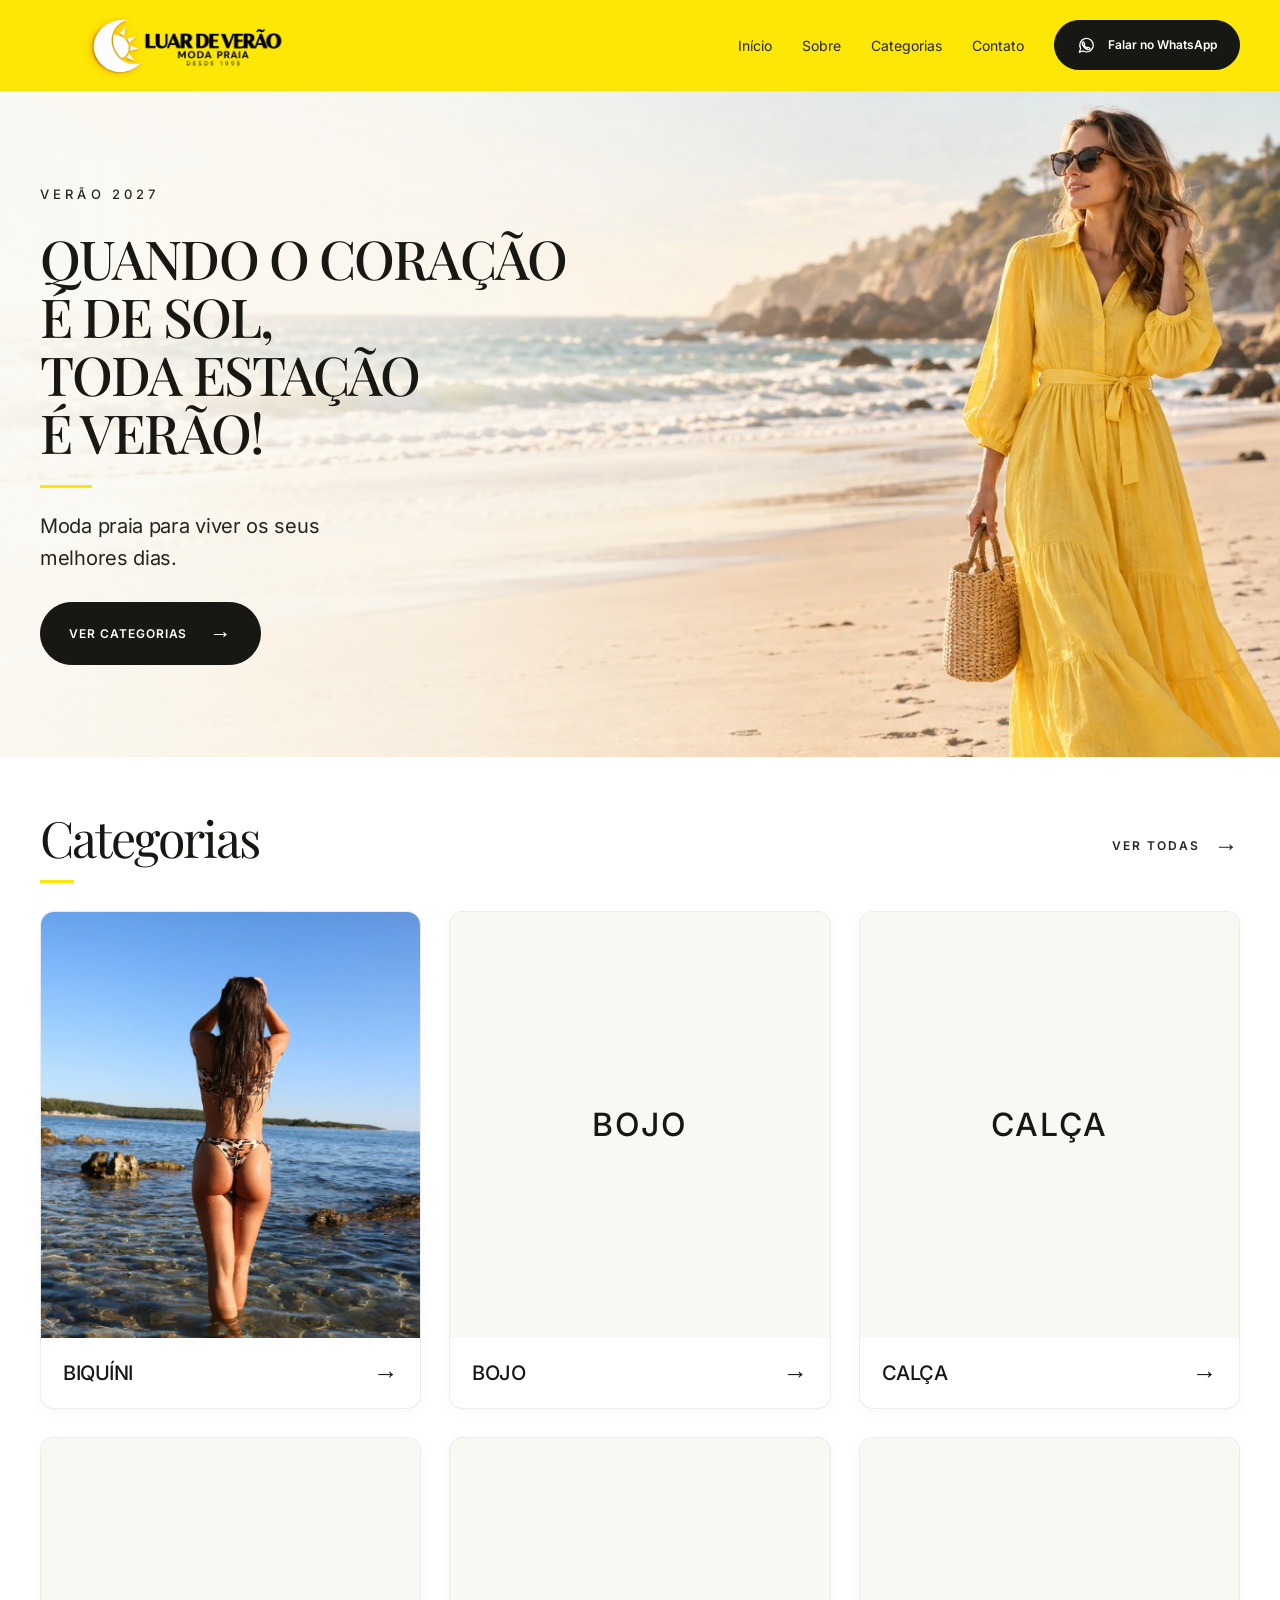
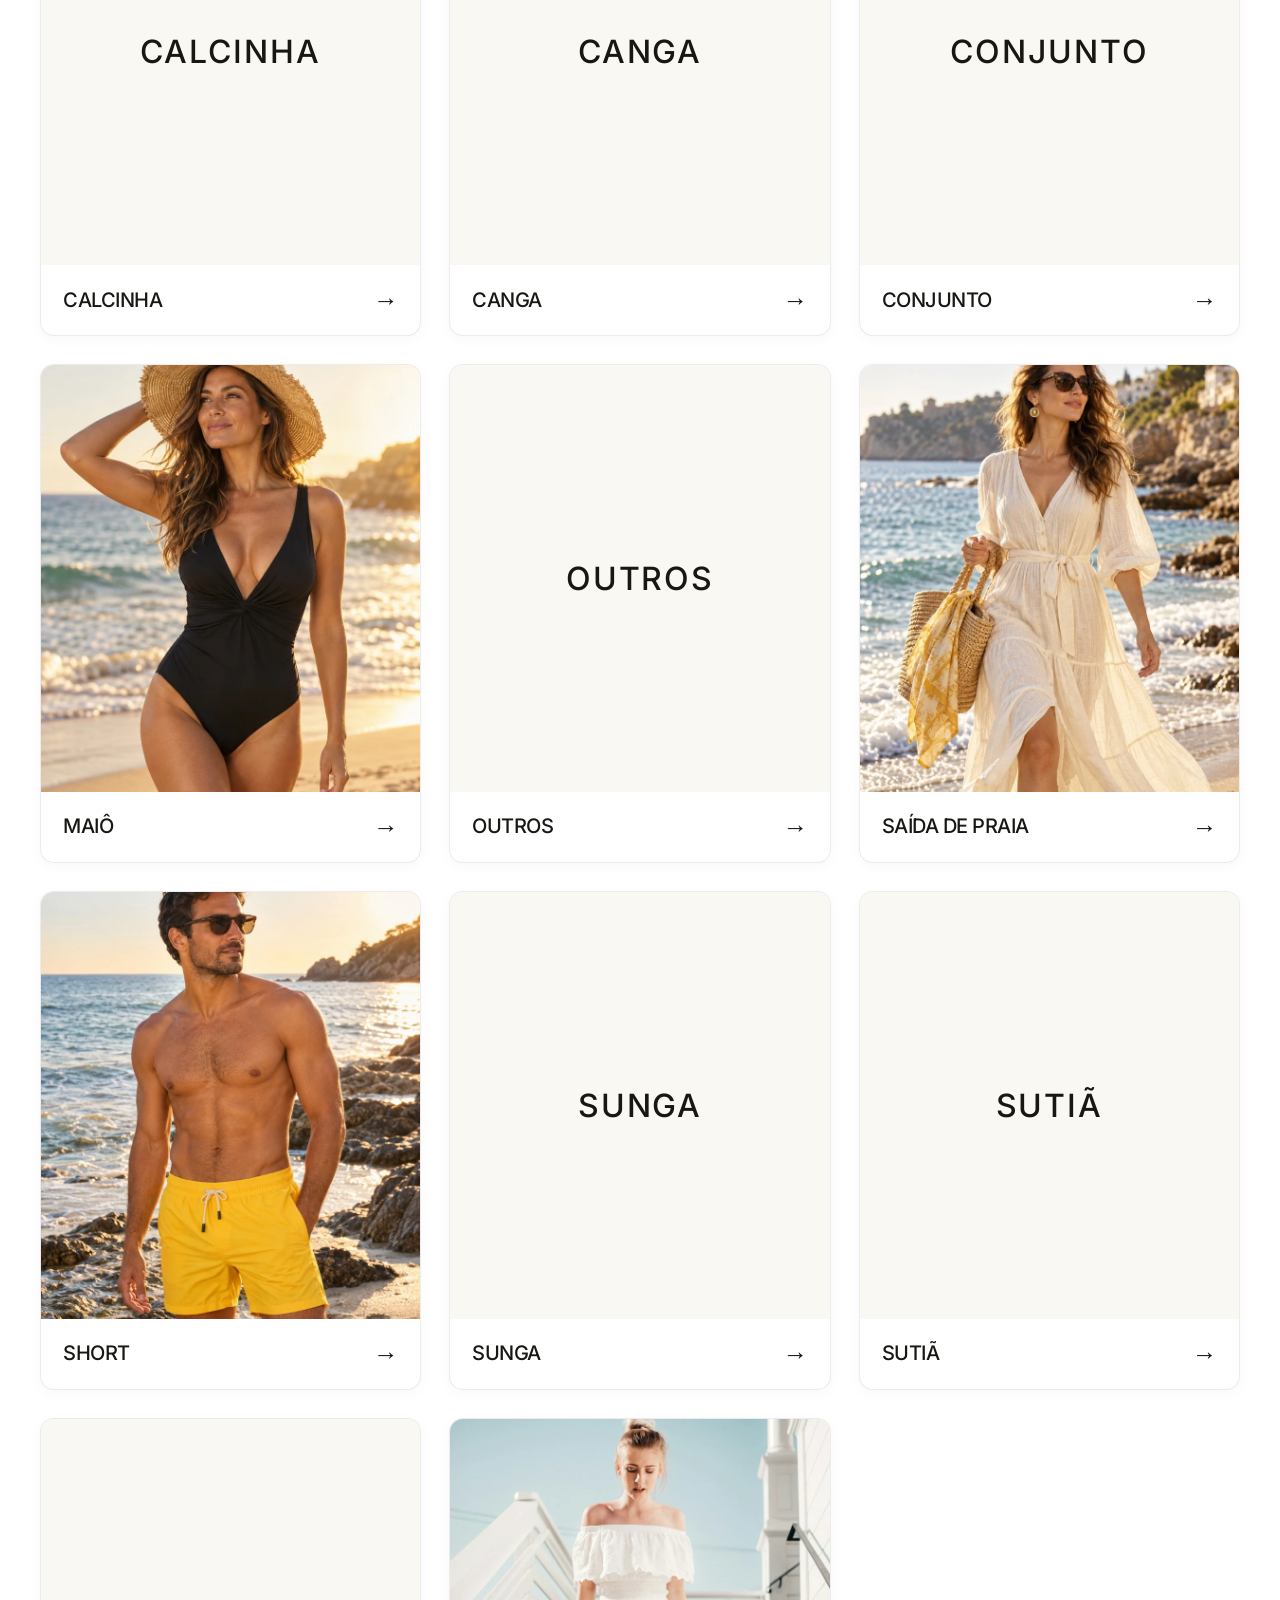
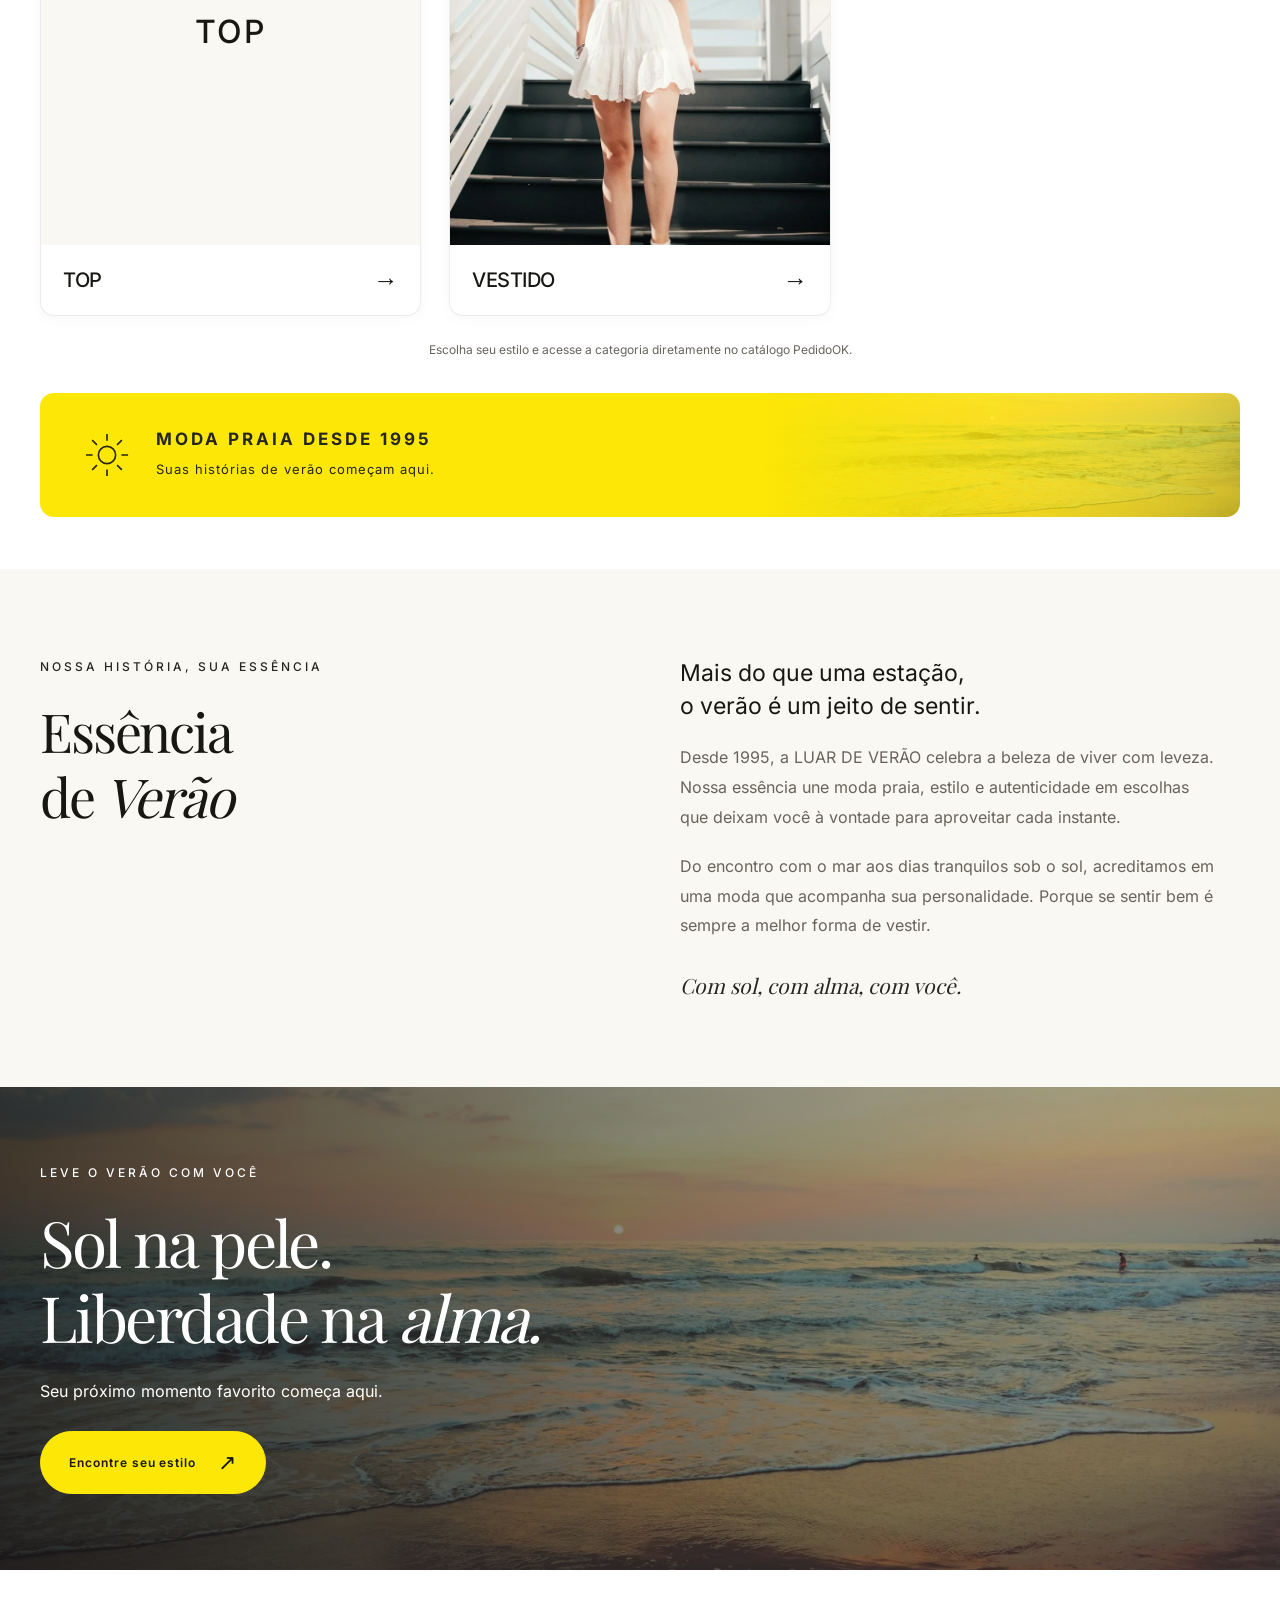
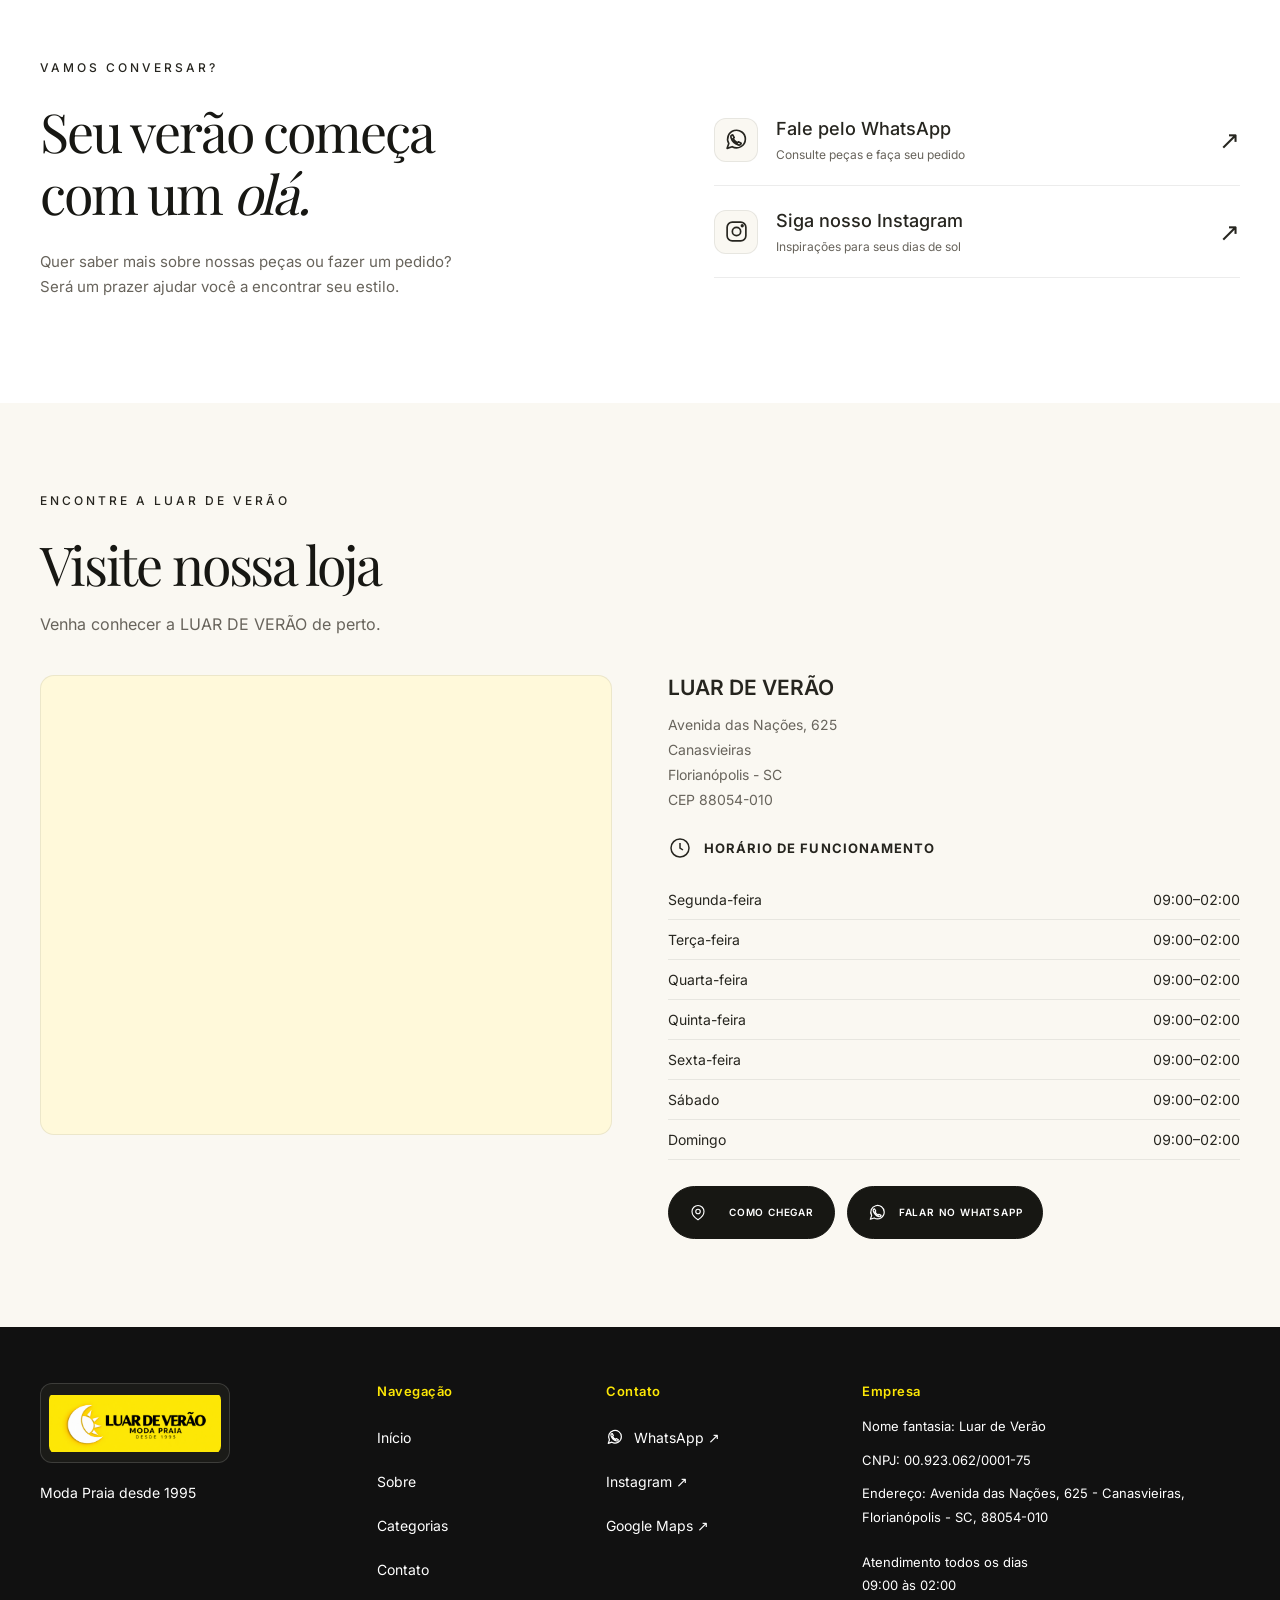
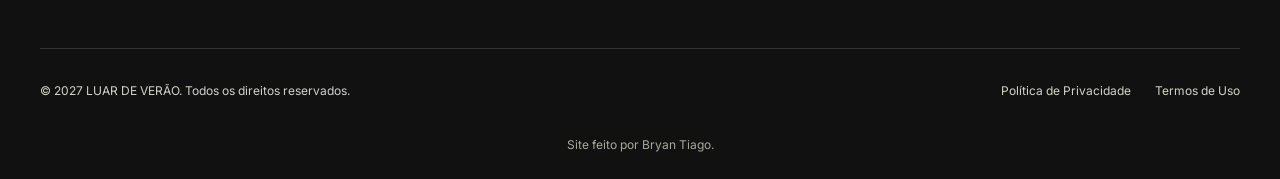
==== commit aa52e9b4: "Configure 14 official PedidoOK catalogue categories" ====
--- a/index.html
+++ b/index.html
@@ -100,7 +100,7 @@
         <!-- Os cards são criados pelo array categorias em js/script.js. -->
         <div id="category-grid" class="category-grid"></div>
         <noscript><p>Ative o JavaScript para visualizar as categorias. Entre em contato pelos canais da loja para consultar o catálogo.</p></noscript>
-        <p class="catalog-note">Escolha seu estilo e consulte a categoria pelo nosso canal de atendimento.</p>
+        <p class="catalog-note">Escolha seu estilo e acesse a categoria diretamente no catálogo PedidoOK.</p>
         <aside class="institutional-strip reveal" aria-label="Moda praia desde 1995"><svg viewBox="0 0 48 48" fill="none" stroke="currentColor" stroke-width="1.7" aria-hidden="true"><circle cx="24" cy="24" r="9"/><path d="M24 2v7m0 30v7M2 24h7m30 0h7M8.5 8.5l5 5m21 21 5 5m0-31-5 5m-21 21-5 5"/></svg><div><strong>MODA PRAIA DESDE 1995</strong><p>Suas histórias de verão começam aqui.</p></div></aside>
       </div>
     </section>
--- a/css/style.css
+++ b/css/style.css
@@ -93,7 +93,8 @@
 .category-card { display: block; min-width: 0; color: var(--ink); background: var(--paper); border: 1px solid var(--line); border-radius: var(--radius-card); overflow: hidden; box-shadow: var(--shadow-card); transition: box-shadow var(--transition-ui), transform var(--transition-ui); }
 .category-photo { position: relative; aspect-ratio: 4/4.5; overflow: hidden; background: var(--offwhite); }
 .category-photo img { height: 100%; width: 100%; transition: transform 550ms; }
-.category-number { display: none; }
+.category-photo-placeholder { display: flex; align-items: center; justify-content: center; padding: 20px; background: var(--offwhite); }
+.category-photo-placeholder span { max-width: 100%; text-align: center; overflow-wrap: anywhere; font-size: clamp(18px, 2.5vw, 32px); font-weight: 500; letter-spacing: .06em; }
 .category-body { position: relative; display: flex; align-items: center; min-height: 70px; padding: 20px 54px 20px 22px; }
 .category-body h3 { font-size: 20px; font-weight: 500; line-height: 1.45; letter-spacing: -.025em; margin: 0; }
 .category-body p { display: none; }
